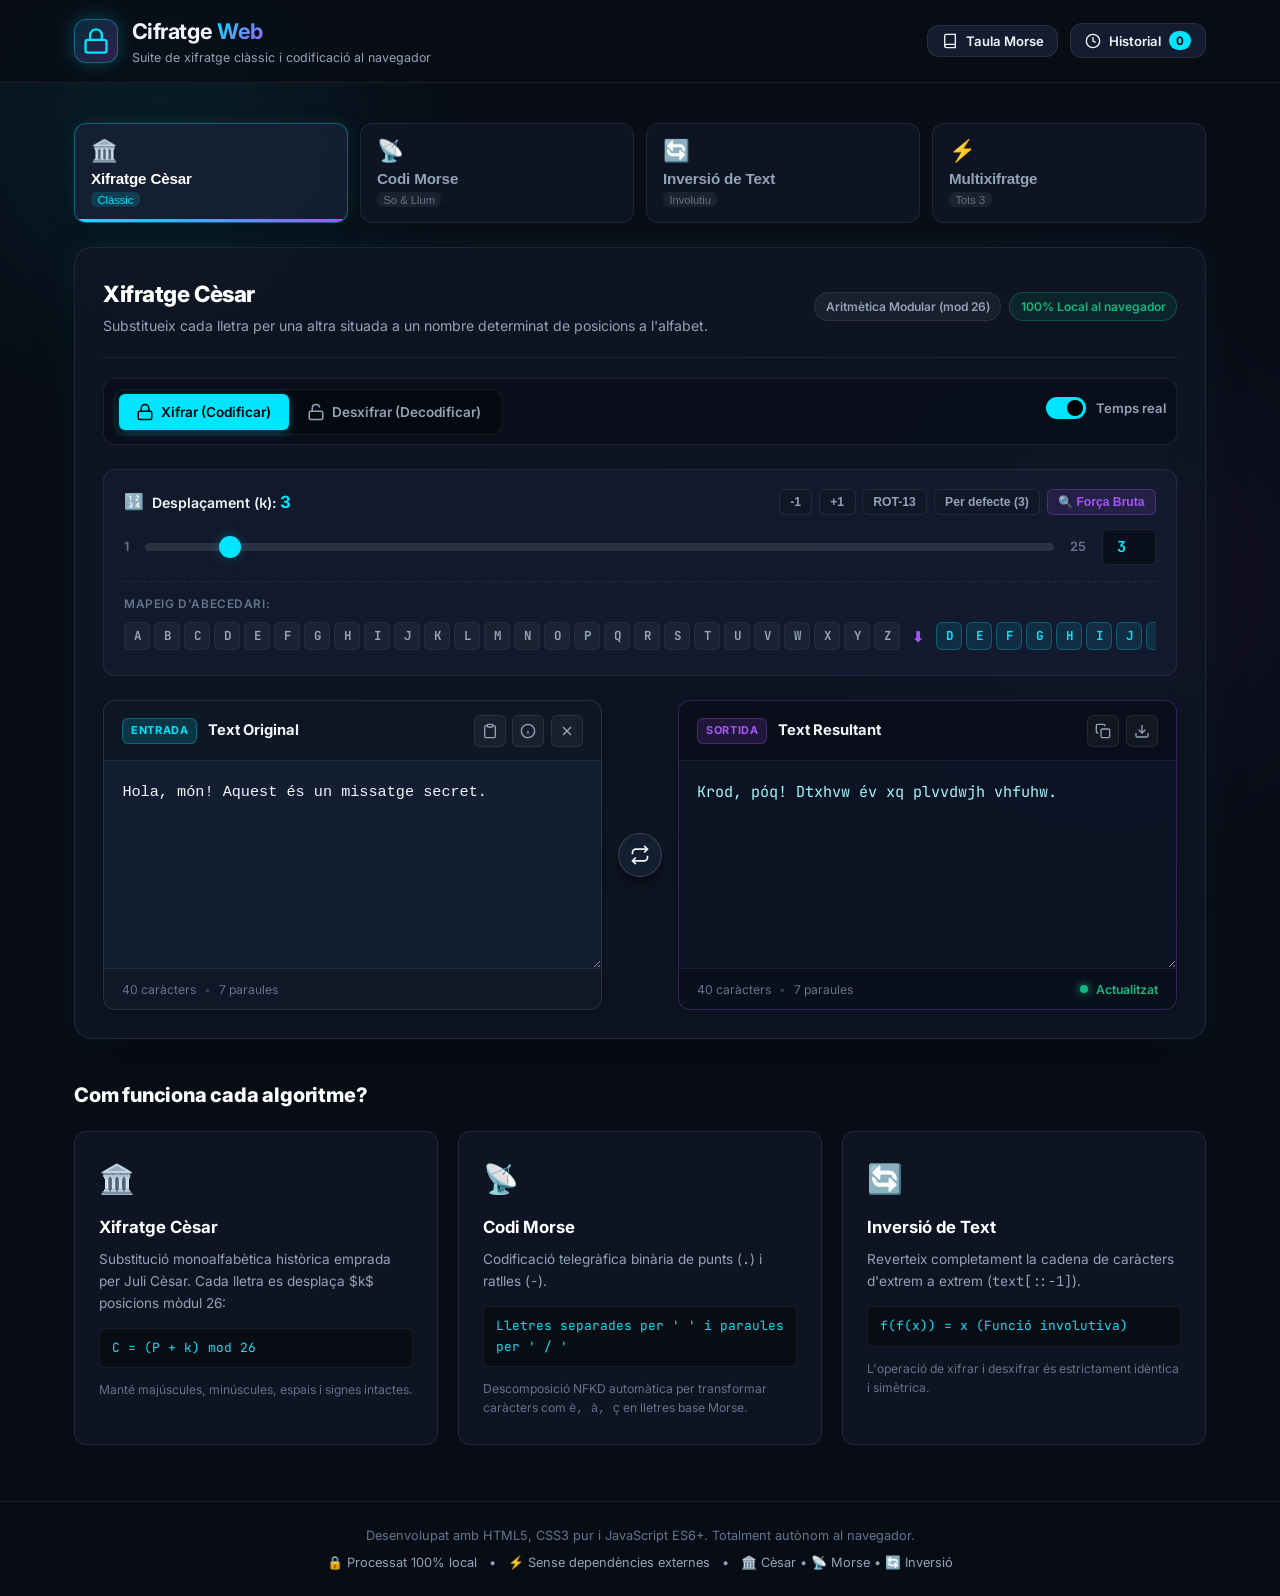
==== index.html @ 88b8a76f "canviat logo" ====
<!DOCTYPE html>
<html lang="ca">

<head>
  <meta charset="UTF-8">
  <meta name="viewport" content="width=device-width, initial-scale=1.0">
  <meta name="description"
    content="Aplicació web moderna i interactiva per xifrar i desxifrar textos utilitzant Inversió de text, Xifratge Cèsar i Codi Morse amb reproducció d'àudio Web Audio API.">
  <meta name="theme-color" content="#0b0f19">
  <title>Cifratge Web | Eina Interactiva de Xifratge i Codi Morse</title>
  <link rel="icon" type="image/png" href="logoo.png">

  <!-- Google Fonts: Inter & JetBrains Mono -->
  <link rel="preconnect" href="https://fonts.googleapis.com">
  <link rel="preconnect" href="https://fonts.gstatic.com" crossorigin>
  <link
    href="https://fonts.googleapis.com/css2?family=Inter:wght@300;400;500;600;700;800&family=JetBrains+Mono:wght@400;500;700&display=swap"
    rel="stylesheet">

  <!-- Stylesheet -->
  <link rel="stylesheet" href="style.css">
</head>

<body>
  <!-- Ambient background glow elements -->
  <div class="glow-orb orb-1" aria-hidden="true"></div>
  <div class="glow-orb orb-2" aria-hidden="true"></div>
  <div class="glow-orb orb-3" aria-hidden="true"></div>

  <!-- Header -->
  <header class="app-header">
    <div class="header-container">
      <div class="brand">
        <div class="brand-icon">
          <svg width="28" height="28" viewBox="0 0 24 24" fill="none" stroke="currentColor" stroke-width="2"
            stroke-linecap="round" stroke-linejoin="round">
            <rect x="3" y="11" width="18" height="11" rx="2" ry="2"></rect>
            <path d="M7 11V7a5 5 0 0 1 10 0v4"></path>
          </svg>
        </div>
        <div class="brand-text">
          <h1 class="brand-title">Cifratge <span class="gradient-text">Web</span></h1>
          <p class="brand-subtitle">Suite de xifratge clàssic i codificació al navegador</p>
        </div>
      </div>

      <div class="header-actions">
        <button id="btn-open-morse-modal" class="btn btn-secondary btn-sm" title="Consultar taula de codi Morse">
          <svg width="16" height="16" viewBox="0 0 24 24" fill="none" stroke="currentColor" stroke-width="2">
            <path d="M4 19.5A2.5 2.5 0 0 1 6.5 17H20"></path>
            <path d="M6.5 2H20v20H6.5A2.5 2.5 0 0 1 4 19.5v-15A2.5 2.5 0 0 1 6.5 2z"></path>
          </svg>
          <span>Taula Morse</span>
        </button>
        <button id="btn-open-history" class="btn btn-secondary btn-sm" title="Historial de conversions">
          <svg width="16" height="16" viewBox="0 0 24 24" fill="none" stroke="currentColor" stroke-width="2">
            <circle cx="12" cy="12" r="10"></circle>
            <polyline points="12 6 12 12 16 14"></polyline>
          </svg>
          <span>Historial</span>
          <span id="history-badge" class="badge">0</span>
        </button>
      </div>
    </div>
  </header>

  <main class="main-content">
    <div class="container">

      <!-- Algorithm Navigation Tabs -->
      <nav class="algo-tabs" role="tablist" aria-label="Algoritmes de xifratge">
        <button id="tab-cesar" class="tab-btn active" role="tab" aria-selected="true" aria-controls="panel-workbench"
          data-algo="cesar">
          <span class="tab-icon">🏛️</span>
          <span class="tab-label">Xifratge Cèsar</span>
          <span class="tab-tag">Clàssic</span>
        </button>
        <button id="tab-morse" class="tab-btn" role="tab" aria-selected="false" aria-controls="panel-workbench"
          data-algo="morse">
          <span class="tab-icon">📡</span>
          <span class="tab-label">Codi Morse</span>
          <span class="tab-tag">So & Llum</span>
        </button>
        <button id="tab-inversio" class="tab-btn" role="tab" aria-selected="false" aria-controls="panel-workbench"
          data-algo="inversio">
          <span class="tab-icon">🔄</span>
          <span class="tab-label">Inversió de Text</span>
          <span class="tab-tag">Involutiu</span>
        </button>
        <button id="tab-multi" class="tab-btn" role="tab" aria-selected="false" aria-controls="panel-workbench"
          data-algo="multi">
          <span class="tab-icon">⚡</span>
          <span class="tab-label">Multixifratge</span>
          <span class="tab-tag">Tots 3</span>
        </button>
      </nav>

      <!-- Main Workbench Card -->
      <section id="panel-workbench" class="workbench-card">

        <!-- Algorithm Info Bar -->
        <div class="algo-info-bar">
          <div class="algo-info-text">
            <h2 id="algo-current-title" class="algo-title">Xifratge Cèsar</h2>
            <p id="algo-current-desc" class="algo-description">
              Substitueix cada lletra per una altra situada a un nombre determinat de posicions a l'alfabet.
            </p>
          </div>
          <div class="algo-badges">
            <span id="algo-badge-feature" class="pill-badge">Aritmètica Modular (mod 26)</span>
            <span class="pill-badge pill-safe">100% Local al navegador</span>
          </div>
        </div>

        <!-- Mode Selector: Xifrar / Desxifrar & Live mode -->
        <div class="action-bar">
          <div class="mode-toggle-group" role="group" aria-label="Mode d'operació">
            <button id="mode-encrypt" class="mode-btn active" data-action="encrypt">
              <svg width="18" height="18" viewBox="0 0 24 24" fill="none" stroke="currentColor" stroke-width="2">
                <rect x="3" y="11" width="18" height="11" rx="2" ry="2"></rect>
                <path d="M7 11V7a5 5 0 0 1 10 0v4"></path>
              </svg>
              <span>Xifrar (Codificar)</span>
            </button>
            <button id="mode-decrypt" class="mode-btn" data-action="decrypt">
              <svg width="18" height="18" viewBox="0 0 24 24" fill="none" stroke="currentColor" stroke-width="2">
                <rect x="3" y="11" width="18" height="11" rx="2" ry="2"></rect>
                <path d="M7 11V7a5 5 0 0 1 9.9-1"></path>
              </svg>
              <span>Desxifrar (Decodificar)</span>
            </button>
          </div>

          <div class="action-utilities">
            <label class="toggle-switch" title="Actualitzar automàticament mentre escrius">
              <input type="checkbox" id="live-convert-toggle" checked>
              <span class="slider"></span>
              <span class="toggle-text">Temps real</span>
            </label>
          </div>
        </div>

        <!-- Dynamic Algorithm Parameters -->
        <div id="dynamic-params-container" class="params-section">
          <!-- Caesar Parameters -->
          <div id="params-cesar" class="algo-params-panel">
            <div class="param-header">
              <div class="param-title-wrap">
                <span class="param-icon">🔢</span>
                <label for="caesar-shift-slider" class="param-label">
                  Desplaçament (<span class="code-font">k</span>):
                  <strong id="caesar-shift-value" class="highlight-val">3</strong>
                </label>
              </div>
              <div class="caesar-quick-actions">
                <button id="btn-caesar-minus" class="btn-chip" title="Restar 1">-1</button>
                <button id="btn-caesar-plus" class="btn-chip" title="Sumar 1">+1</button>
                <button id="btn-caesar-rot13" class="btn-chip" title="Aplicar ROT13 (k=13)">ROT-13</button>
                <button id="btn-caesar-reset" class="btn-chip" title="Reiniciar a 3">Per defecte (3)</button>
                <button id="btn-caesar-bruteforce" class="btn-chip btn-chip-accent"
                  title="Veure tots els 25 desplaçaments">
                  🔍 Força Bruta
                </button>
              </div>
            </div>

            <div class="slider-row">
              <span class="slider-min">1</span>
              <input type="range" id="caesar-shift-slider" min="1" max="25" value="3" class="custom-range"
                aria-label="Desplaçament del xifratge Cèsar">
              <span class="slider-max">25</span>
              <input type="number" id="caesar-shift-number" min="1" max="25" value="3" class="num-input"
                aria-label="Valor numèric de desplaçament">
            </div>

            <!-- Interactive Caesar Alphabet Strip -->
            <div class="caesar-strip-container" title="Visualització del mapeig de l'alfabet">
              <div class="strip-label">Mapeig d'abecedari:</div>
              <div class="alphabet-track-wrapper">
                <div id="alphabet-original-strip" class="alphabet-strip alphabet-plain"></div>
                <div class="alphabet-arrow">⬇</div>
                <div id="alphabet-shifted-strip" class="alphabet-strip alphabet-cipher"></div>
              </div>
            </div>
          </div>

          <!-- Morse Parameters -->
          <div id="params-morse" class="algo-params-panel hidden">
            <div class="morse-controls-bar">
              <div class="morse-playback-controls">
                <button id="btn-morse-play" class="btn btn-primary" title="Reproduir codi Morse en àudio">
                  <svg width="18" height="18" viewBox="0 0 24 24" fill="currentColor">
                    <polygon points="5 3 19 12 5 21 5 3"></polygon>
                  </svg>
                  <span>Reproduir Àudio</span>
                </button>
                <button id="btn-morse-stop" class="btn btn-secondary hidden" title="Aturar reproducció">
                  <svg width="18" height="18" viewBox="0 0 24 24" fill="currentColor">
                    <rect x="6" y="6" width="12" height="12"></rect>
                  </svg>
                  <span>Aturar</span>
                </button>

                <!-- Visual Blinker LED -->
                <div class="morse-light-container" title="Indicador de transmissió lumínica">
                  <div id="morse-led" class="morse-led"></div>
                  <span class="morse-led-label">Senyal òptic</span>
                </div>
              </div>

              <!-- Speed and Tone settings -->
              <div class="morse-audio-settings">
                <div class="audio-setting-item">
                  <label for="morse-wpm-slider">Velocitat: <span id="morse-wpm-val">15</span> WPM</label>
                  <input type="range" id="morse-wpm-slider" min="5" max="35" value="15" class="custom-range range-sm">
                </div>
                <div class="audio-setting-item">
                  <label for="morse-freq-slider">Freqüència: <span id="morse-freq-val">650</span> Hz</label>
                  <input type="range" id="morse-freq-slider" min="400" max="950" step="25" value="650"
                    class="custom-range range-sm">
                </div>
              </div>
            </div>
            <div class="morse-tip">
              ℹ️ <em>Nota:</em> La codificació normalitza automàticament accents i caràcters diacrítics (Unicode NFKD).
              Paraules separades per <code>/</code> i caràcters per espai.
            </div>
          </div>

          <!-- Inversion Parameters -->
          <div id="params-inversio" class="algo-params-panel hidden">
            <div class="inversion-options">
              <span class="param-icon">🔃</span>
              <span class="param-label">Tipus d'inversió:</span>
              <div class="radio-options-group">
                <label class="radio-chip">
                  <input type="radio" name="inversion-type" value="full" checked>
                  <span>Inversió completa (tot el text)</span>
                </label>
                <label class="radio-chip">
                  <input type="radio" name="inversion-type" value="words">
                  <span>Mantenir ordre de paraules (invertir caràcters de cada mot)</span>
                </label>
                <label class="radio-chip">
                  <input type="radio" name="inversion-type" value="word-order">
                  <span>Invertir només l'ordre de les paraules</span>
                </label>
              </div>
            </div>
            <div class="morse-tip">
              ℹ️ <em>Propietat involutiva:</em> Aplicar la inversió al resultat desxifra el text exactament al seu estat
              original ($f(f(x)) = x$).
            </div>
          </div>

          <!-- Multi-cipher comparison notice -->
          <div id="params-multi" class="algo-params-panel hidden">
            <div class="multi-notice">
              ⚡ <strong>Mode Multixifratge:</strong> Introdueix un text i visualitza instantàniament com es xifra o
              desxifra amb els tres algoritmes alhora.
            </div>
          </div>
        </div>

        <!-- The Core Two-Column Conversion Grid -->
        <div id="standard-conversion-view" class="conversion-grid">

          <!-- Input Card -->
          <div class="io-card">
            <div class="io-header">
              <div class="io-title-wrap">
                <span class="io-badge input-badge">Entrada</span>
                <h3 id="input-label" class="io-title">Text Original</h3>
              </div>
              <div class="io-actions">
                <button id="btn-paste-input" class="btn-icon" title="Enganxar del porta-retalls">
                  <svg width="16" height="16" viewBox="0 0 24 24" fill="none" stroke="currentColor" stroke-width="2">
                    <path d="M16 4h2a2 2 0 0 1 2 2v14a2 2 0 0 1-2 2H6a2 2 0 0 1-2-2V6a2 2 0 0 1 2-2h2"></path>
                    <rect x="8" y="2" width="8" height="4" rx="1" ry="1"></rect>
                  </svg>
                </button>
                <button id="btn-sample-input" class="btn-icon" title="Carregar text d'exemple">
                  <svg width="16" height="16" viewBox="0 0 24 24" fill="none" stroke="currentColor" stroke-width="2">
                    <circle cx="12" cy="12" r="10"></circle>
                    <line x1="12" y1="16" x2="12" y2="12"></line>
                    <line x1="12" y1="8" x2="12.01" y2="8"></line>
                  </svg>
                </button>
                <button id="btn-clear-input" class="btn-icon btn-icon-danger" title="Netejar text d'entrada">
                  <svg width="16" height="16" viewBox="0 0 24 24" fill="none" stroke="currentColor" stroke-width="2">
                    <line x1="18" y1="6" x2="6" y2="18"></line>
                    <line x1="6" y1="6" x2="18" y2="18"></line>
                  </svg>
                </button>
              </div>
            </div>

            <div class="io-textarea-wrap">
              <textarea id="text-input" class="io-textarea" placeholder="Escriu o enganxa el text aquí..."
                spellcheck="false" rows="7">Hola, món! Aquest és un missatge secret.</textarea>
            </div>

            <div class="io-footer">
              <div class="text-stats">
                <span id="input-chars-count">0 caràcters</span>
                <span class="dot-separator">•</span>
                <span id="input-words-count">0 paraules</span>
              </div>
              <button id="btn-manual-convert" class="btn btn-primary btn-sm hidden">
                Executar Conversió
              </button>
            </div>
          </div>

          <!-- Swap & Direction Divider -->
          <div class="swap-divider">
            <button id="btn-swap-io" class="btn-swap" title="Intercanviar entrada i sortida">
              <svg width="20" height="20" viewBox="0 0 24 24" fill="none" stroke="currentColor" stroke-width="2">
                <polyline points="17 1 21 5 17 9"></polyline>
                <path d="M3 11V9a4 4 0 0 1 4-4h14"></path>
                <polyline points="7 23 3 19 7 15"></polyline>
                <path d="M21 13v2a4 4 0 0 1-4 4H3"></path>
              </svg>
            </button>
          </div>

          <!-- Output Card -->
          <div class="io-card io-card-output">
            <div class="io-header">
              <div class="io-title-wrap">
                <span class="io-badge output-badge">Sortida</span>
                <h3 id="output-label" class="io-title">Text Resultant</h3>
              </div>
              <div class="io-actions">
                <button id="btn-copy-output" class="btn-icon btn-icon-copy" title="Copiar al porta-retalls">
                  <svg width="16" height="16" viewBox="0 0 24 24" fill="none" stroke="currentColor" stroke-width="2">
                    <rect x="9" y="9" width="13" height="13" rx="2" ry="2"></rect>
                    <path d="M5 15H4a2 2 0 0 1-2-2V4a2 2 0 0 1 2-2h9a2 2 0 0 1 2 2v1"></path>
                  </svg>
                  <span class="btn-tooltip">Copiat!</span>
                </button>
                <button id="btn-download-output" class="btn-icon" title="Descarregar com a fitxer de text">
                  <svg width="16" height="16" viewBox="0 0 24 24" fill="none" stroke="currentColor" stroke-width="2">
                    <path d="M21 15v4a2 2 0 0 1-2 2H5a2 2 0 0 1-2-2v-4"></path>
                    <polyline points="7 10 12 15 17 10"></polyline>
                    <line x1="12" y1="15" x2="12" y2="3"></line>
                  </svg>
                </button>
              </div>
            </div>

            <div class="io-textarea-wrap">
              <textarea id="text-output" class="io-textarea code-font output-textarea"
                placeholder="El resultat apareixerà aquí..." readonly rows="7"></textarea>
            </div>

            <div class="io-footer">
              <div class="text-stats">
                <span id="output-chars-count">0 caràcters</span>
                <span class="dot-separator">•</span>
                <span id="output-words-count">0 paraules</span>
              </div>
              <div class="output-status-indicator">
                <span class="status-pulse"></span>
                <span id="status-text">Llest</span>
              </div>
            </div>
          </div>

        </div>

        <!-- Multi-cipher comparison view (Visible when Tab 4 is active) -->
        <div id="multi-comparison-view" class="multi-grid hidden">
          <!-- Card Cesar -->
          <div class="multi-result-card">
            <div class="multi-card-header">
              <span class="multi-icon">🏛️</span>
              <h4 class="multi-title">Xifratge Cèsar (+3)</h4>
              <button class="btn-icon-xs copy-multi-btn" data-target="multi-cesar-val" title="Copiar">
                📋
              </button>
            </div>
            <div id="multi-cesar-val" class="multi-code-box code-font"></div>
          </div>

          <!-- Card Morse -->
          <div class="multi-result-card">
            <div class="multi-card-header">
              <span class="multi-icon">📡</span>
              <h4 class="multi-title">Codi Morse</h4>
              <button class="btn-icon-xs copy-multi-btn" data-target="multi-morse-val" title="Copiar">
                📋
              </button>
            </div>
            <div id="multi-morse-val" class="multi-code-box code-font"></div>
          </div>

          <!-- Card Inversió -->
          <div class="multi-result-card">
            <div class="multi-card-header">
              <span class="multi-icon">🔄</span>
              <h4 class="multi-title">Inversió de Text</h4>
              <button class="btn-icon-xs copy-multi-btn" data-target="multi-inversio-val" title="Copiar">
                📋
              </button>
            </div>
            <div id="multi-inversio-val" class="multi-code-box code-font"></div>
          </div>
        </div>

      </section>

      <!-- Educational Algorithm Details Section -->
      <section class="info-section">
        <h3 class="section-title">Com funciona cada algoritme?</h3>
        <div class="cards-deck">
          <div class="info-card">
            <div class="info-card-icon">🏛️</div>
            <h4 class="info-card-title">Xifratge Cèsar</h4>
            <p class="info-card-text">
              Substitució monoalfabètica històrica emprada per Juli Cèsar. Cada lletra es desplaça $k$ posicions mòdul
              26:
            </p>
            <div class="formula-box">
              C = (P + k) mod 26
            </div>
            <p class="info-card-sub">Manté majúscules, minúscules, espais i signes intactes.</p>
          </div>

          <div class="info-card">
            <div class="info-card-icon">📡</div>
            <h4 class="info-card-title">Codi Morse</h4>
            <p class="info-card-text">
              Codificació telegràfica binària de punts (<span class="code-font">.</span>) i ratlles (<span
                class="code-font">-</span>).
            </p>
            <div class="formula-box">
              Lletres separades per ' ' i paraules per ' / '
            </div>
            <p class="info-card-sub">Descomposició NFKD automàtica per transformar caràcters com <code>è, à, ç</code> en
              lletres base Morse.</p>
          </div>

          <div class="info-card">
            <div class="info-card-icon">🔄</div>
            <h4 class="info-card-title">Inversió de Text</h4>
            <p class="info-card-text">
              Reverteix completament la cadena de caràcters d'extrem a extrem (<span
                class="code-font">text[::-1]</span>).
            </p>
            <div class="formula-box">
              f(f(x)) = x (Funció involutiva)
            </div>
            <p class="info-card-sub">L'operació de xifrar i desxifrar és estrictament idèntica i simètrica.</p>
          </div>
        </div>
      </section>

    </div>
  </main>

  <!-- Modal: Brute Force Caesar -->
  <div id="modal-bruteforce" class="modal-backdrop hidden" role="dialog" aria-modal="true"
    aria-labelledby="modal-bf-title">
    <div class="modal-window">
      <div class="modal-header">
        <div class="modal-title-wrap">
          <span class="modal-icon">🔍</span>
          <h3 id="modal-bf-title" class="modal-title">Desxifratge Cèsar per Força Bruta</h3>
        </div>
        <button id="btn-close-bf-modal" class="modal-close" aria-label="Tancar finestra">&times;</button>
      </div>
      <div class="modal-body">
        <p class="modal-hint">
          S'estan provant tots els 25 desplaçaments possibles sobre el text actual. Fes clic sobre qualsevol opció per
          carregar-la immediatament com a resultat!
        </p>
        <div id="bruteforce-results-list" class="bruteforce-list"></div>
      </div>
    </div>
  </div>

  <!-- Modal: Morse Reference Table -->
  <div id="modal-morse" class="modal-backdrop hidden" role="dialog" aria-modal="true"
    aria-labelledby="modal-morse-title">
    <div class="modal-window modal-wide">
      <div class="modal-header">
        <div class="modal-title-wrap">
          <span class="modal-icon">📡</span>
          <h3 id="modal-morse-title" class="modal-title">Taula Oficial de Codi Morse Internacional</h3>
        </div>
        <button id="btn-close-morse-modal" class="modal-close" aria-label="Tancar finestra">&times;</button>
      </div>
      <div class="modal-body">
        <div class="morse-table-container">
          <!-- Letters A-Z -->
          <div class="morse-category">
            <h4 class="cat-title">Lletres (A-Z)</h4>
            <div id="morse-letters-grid" class="morse-grid"></div>
          </div>
          <!-- Numbers 0-9 -->
          <div class="morse-category">
            <h4 class="cat-title">Números (0-9)</h4>
            <div id="morse-numbers-grid" class="morse-grid"></div>
          </div>
          <!-- Punctuation -->
          <div class="morse-category">
            <h4 class="cat-title">Signes de puntuació</h4>
            <div id="morse-symbols-grid" class="morse-grid"></div>
          </div>
        </div>
      </div>
    </div>
  </div>

  <!-- Drawer: History -->
  <aside id="history-drawer" class="drawer hidden" aria-label="Historial de conversions">
    <div class="drawer-header">
      <div class="drawer-title-wrap">
        <span class="drawer-icon">📜</span>
        <h3 class="drawer-title">Historial d'Activitat</h3>
      </div>
      <button id="btn-close-history" class="modal-close" aria-label="Tancar historial">&times;</button>
    </div>
    <div class="drawer-toolbar">
      <span id="history-count-text">0 elements guardats</span>
      <button id="btn-clear-history" class="btn-chip btn-chip-danger">Buidar</button>
    </div>
    <div id="history-list" class="drawer-content">
      <div class="empty-history-state">
        <p>No hi ha conversions recents enregistrades.</p>
      </div>
    </div>
  </aside>

  <!-- Global Toast Notification -->
  <div id="toast-notification" class="toast" role="status" aria-live="polite">
    <span id="toast-icon" class="toast-icon">✓</span>
    <span id="toast-message" class="toast-message">Operació completada</span>
  </div>

  <!-- Footer -->
  <footer class="app-footer">
    <div class="footer-container">
      <p>Desenvolupat amb HTML5, CSS3 pur i JavaScript ES6+. Totalment autònom al navegador.</p>
      <div class="footer-links">
        <span>🔒 Processat 100% local</span>
        <span>•</span>
        <span>⚡ Sense dependències externes</span>
        <span>•</span>
        <span>🏛️ Cèsar • 📡 Morse • 🔄 Inversió</span>
      </div>
    </div>
  </footer>

  <!-- App Script -->
  <script src="script.js"></script>
</body>

</html>
---- style.css ----
/* ==========================================================================
   CIFRATGE WEB - DESIGN SYSTEM & STYLESHEET
   Aesthetics: Deep Dark Cyber-Cryptographic Glassmorphism
   Typography: Inter & JetBrains Mono
   ========================================================================== */

:root {
  /* Color Palette */
  --bg-core: #090d16;
  --bg-surface-1: rgba(16, 23, 38, 0.75);
  --bg-surface-2: rgba(23, 33, 54, 0.85);
  --bg-surface-hover: rgba(33, 47, 75, 0.9);
  --bg-input: rgba(10, 15, 26, 0.85);

  /* Borders & Dividers */
  --border-subtle: rgba(255, 255, 255, 0.08);
  --border-light: rgba(255, 255, 255, 0.16);
  --border-accent: rgba(0, 229, 255, 0.35);

  /* Primary Neon & Accent Tokens */
  --cyan-neon: #00e5ff;
  --cyan-glow: rgba(0, 229, 255, 0.25);
  --blue-accent: #3b82f6;
  --purple-neon: #a855f7;
  --purple-glow: rgba(168, 85, 247, 0.25);
  --emerald-neon: #10b981;
  --emerald-glow: rgba(16, 185, 129, 0.25);
  --amber-neon: #f59e0b;
  --rose-neon: #f43f5e;

  /* Typography Colors */
  --text-main: #f1f5f9;
  --text-muted: #94a3b8;
  --text-dim: #64748b;

  /* Elevation Shadows */
  --shadow-sm: 0 2px 8px rgba(0, 0, 0, 0.25);
  --shadow-md: 0 10px 25px -5px rgba(0, 0, 0, 0.4), 0 8px 10px -6px rgba(0, 0, 0, 0.3);
  --shadow-lg: 0 20px 45px -10px rgba(0, 0, 0, 0.6), 0 0 35px rgba(0, 229, 255, 0.08);
  --shadow-glow: 0 0 20px var(--cyan-glow);

  /* Transitions & Animation Timings */
  --transition-fast: 0.15s cubic-bezier(0.4, 0, 0.2, 1);
  --transition-normal: 0.25s cubic-bezier(0.4, 0, 0.2, 1);
  --transition-bounce: 0.35s cubic-bezier(0.34, 1.56, 0.64, 1);

  /* Radii */
  --radius-sm: 6px;
  --radius-md: 12px;
  --radius-lg: 18px;
  --radius-full: 9999px;
}

/* Base Reset & Core Setup */
*, *::before, *::after {
  box-sizing: border-box;
  margin: 0;
  padding: 0;
}

html {
  font-size: 16px;
  scroll-behavior: smooth;
}

body {
  font-family: 'Inter', -apple-system, BlinkMacSystemFont, 'Segoe UI', Roboto, sans-serif;
  background-color: var(--bg-core);
  color: var(--text-main);
  min-height: 100vh;
  line-height: 1.6;
  position: relative;
  overflow-x: hidden;
  display: flex;
  flex-direction: column;
}

/* Ambient Glowing Background Orbs */
.glow-orb {
  position: fixed;
  border-radius: 50%;
  filter: blur(110px);
  pointer-events: none;
  z-index: 0;
  opacity: 0.45;
  will-change: transform;
}

.orb-1 {
  width: 480px;
  height: 480px;
  background: radial-gradient(circle, rgba(0, 229, 255, 0.35) 0%, rgba(59, 130, 246, 0) 70%);
  top: -120px;
  left: -80px;
  animation: floatOrb 22s ease-in-out infinite alternate;
}

.orb-2 {
  width: 550px;
  height: 550px;
  background: radial-gradient(circle, rgba(168, 85, 247, 0.3) 0%, rgba(139, 92, 246, 0) 70%);
  bottom: 5%;
  right: -100px;
  animation: floatOrb 28s ease-in-out infinite alternate-reverse;
}

.orb-3 {
  width: 380px;
  height: 380px;
  background: radial-gradient(circle, rgba(16, 185, 129, 0.2) 0%, rgba(16, 185, 129, 0) 70%);
  top: 40%;
  left: 30%;
  animation: floatOrb 35s ease-in-out infinite alternate;
}

@keyframes floatOrb {
  0% { transform: translate(0, 0) scale(1); }
  50% { transform: translate(30px, 40px) scale(1.08); }
  100% { transform: translate(-25px, -35px) scale(0.95); }
}

/* Layout Container */
.container {
  width: 100%;
  max-width: 1180px;
  margin: 0 auto;
  padding: 0 1.5rem;
  position: relative;
  z-index: 1;
}

.code-font {
  font-family: 'JetBrains Mono', monospace;
}

/* Typography & Gradient Accents */
.gradient-text {
  background: linear-gradient(135deg, var(--cyan-neon) 0%, var(--purple-neon) 100%);
  -webkit-background-clip: text;
  -webkit-text-fill-color: transparent;
  background-clip: text;
}

/* App Header */
.app-header {
  position: sticky;
  top: 0;
  z-index: 40;
  background: rgba(9, 13, 22, 0.8);
  backdrop-filter: blur(16px);
  -webkit-backdrop-filter: blur(16px);
  border-bottom: 1px solid var(--border-subtle);
  padding: 0.85rem 0;
}

.header-container {
  max-width: 1180px;
  margin: 0 auto;
  padding: 0 1.5rem;
  display: flex;
  align-items: center;
  justify-content: space-between;
}

.brand {
  display: flex;
  align-items: center;
  gap: 0.85rem;
}

.brand-icon {
  width: 44px;
  height: 44px;
  border-radius: var(--radius-md);
  background: linear-gradient(135deg, rgba(0, 229, 255, 0.15), rgba(168, 85, 247, 0.25));
  border: 1px solid var(--border-accent);
  display: flex;
  align-items: center;
  justify-content: center;
  color: var(--cyan-neon);
  box-shadow: 0 0 18px var(--cyan-glow);
  transition: transform var(--transition-normal);
}

.brand:hover .brand-icon {
  transform: rotate(-6deg) scale(1.05);
}

.brand-title {
  font-size: 1.35rem;
  font-weight: 700;
  letter-spacing: -0.02em;
  color: var(--text-main);
  display: flex;
  align-items: center;
  gap: 0.3rem;
}

.brand-subtitle {
  font-size: 0.78rem;
  color: var(--text-muted);
}

.header-actions {
  display: flex;
  align-items: center;
  gap: 0.75rem;
}

/* Badges */
.badge {
  background: var(--cyan-neon);
  color: #000;
  font-size: 0.72rem;
  font-weight: 700;
  padding: 0.15rem 0.45rem;
  border-radius: var(--radius-full);
}

.pill-badge {
  font-size: 0.75rem;
  font-weight: 600;
  padding: 0.25rem 0.65rem;
  border-radius: var(--radius-full);
  background: rgba(255, 255, 255, 0.05);
  border: 1px solid var(--border-subtle);
  color: var(--text-muted);
}

.pill-safe {
  background: rgba(16, 185, 129, 0.1);
  color: var(--emerald-neon);
  border-color: rgba(16, 185, 129, 0.3);
}

/* Buttons */
.btn {
  display: inline-flex;
  align-items: center;
  justify-content: center;
  gap: 0.5rem;
  padding: 0.6rem 1.1rem;
  font-size: 0.88rem;
  font-weight: 600;
  border-radius: var(--radius-md);
  border: 1px solid transparent;
  cursor: pointer;
  transition: all var(--transition-fast);
  text-decoration: none;
  font-family: inherit;
}

.btn-primary {
  background: linear-gradient(135deg, var(--cyan-neon) 0%, #2563eb 100%);
  color: #000;
  font-weight: 700;
  box-shadow: 0 4px 14px rgba(0, 229, 255, 0.3);
}

.btn-primary:hover {
  transform: translateY(-1px);
  box-shadow: 0 6px 20px rgba(0, 229, 255, 0.45);
}

.btn-primary:active {
  transform: translateY(1px);
}

.btn-secondary {
  background: var(--bg-surface-2);
  color: var(--text-main);
  border-color: var(--border-subtle);
}

.btn-secondary:hover {
  background: var(--bg-surface-hover);
  border-color: var(--border-light);
  color: #fff;
}

.btn-sm {
  padding: 0.45rem 0.85rem;
  font-size: 0.82rem;
}

.btn-chip {
  padding: 0.3rem 0.65rem;
  background: var(--bg-surface-1);
  border: 1px solid var(--border-subtle);
  color: var(--text-muted);
  border-radius: var(--radius-sm);
  font-size: 0.76rem;
  font-weight: 600;
  cursor: pointer;
  transition: all var(--transition-fast);
}

.btn-chip:hover {
  background: var(--bg-surface-hover);
  color: var(--cyan-neon);
  border-color: var(--border-accent);
}

.btn-chip-accent {
  background: rgba(168, 85, 247, 0.12);
  color: var(--purple-neon);
  border-color: rgba(168, 85, 247, 0.3);
}

.btn-chip-accent:hover {
  background: rgba(168, 85, 247, 0.25);
  color: #fff;
}

.btn-chip-danger {
  color: var(--rose-neon);
  border-color: rgba(244, 63, 94, 0.3);
}

.btn-chip-danger:hover {
  background: rgba(244, 63, 94, 0.15);
  color: #fff;
}

.btn-icon {
  width: 32px;
  height: 32px;
  display: inline-flex;
  align-items: center;
  justify-content: center;
  border-radius: var(--radius-sm);
  background: rgba(255, 255, 255, 0.04);
  border: 1px solid var(--border-subtle);
  color: var(--text-muted);
  cursor: pointer;
  transition: all var(--transition-fast);
  position: relative;
}

.btn-icon:hover {
  background: rgba(255, 255, 255, 0.1);
  color: var(--text-main);
  border-color: var(--border-light);
}

.btn-icon-danger:hover {
  background: rgba(244, 63, 94, 0.2);
  color: var(--rose-neon);
  border-color: rgba(244, 63, 94, 0.4);
}

.btn-icon-copy:hover {
  color: var(--cyan-neon);
}

.btn-tooltip {
  position: absolute;
  top: -28px;
  right: 0;
  background: var(--cyan-neon);
  color: #000;
  font-size: 0.7rem;
  font-weight: 700;
  padding: 0.15rem 0.45rem;
  border-radius: var(--radius-sm);
  opacity: 0;
  transform: translateY(4px);
  pointer-events: none;
  transition: all var(--transition-fast);
  white-space: nowrap;
}

.btn-icon-copy.copied .btn-tooltip {
  opacity: 1;
  transform: translateY(0);
}

/* Main Content Area */
.main-content {
  flex: 1;
  padding: 2.5rem 0 3.5rem;
}

/* Algorithm Navigation Tabs */
.algo-tabs {
  display: grid;
  grid-template-columns: repeat(4, 1fr);
  gap: 0.75rem;
  margin-bottom: 1.5rem;
}

.tab-btn {
  background: var(--bg-surface-1);
  backdrop-filter: blur(12px);
  border: 1px solid var(--border-subtle);
  border-radius: var(--radius-md);
  padding: 0.9rem 1rem;
  display: flex;
  flex-direction: column;
  align-items: flex-start;
  gap: 0.35rem;
  cursor: pointer;
  position: relative;
  overflow: hidden;
  transition: all var(--transition-normal);
  color: var(--text-muted);
}

.tab-btn::after {
  content: '';
  position: absolute;
  bottom: 0;
  left: 0;
  width: 100%;
  height: 3px;
  background: linear-gradient(90deg, var(--cyan-neon), var(--purple-neon));
  transform: scaleX(0);
  transition: transform var(--transition-normal);
}

.tab-btn:hover {
  background: var(--bg-surface-hover);
  border-color: var(--border-light);
  color: var(--text-main);
  transform: translateY(-2px);
}

.tab-btn.active {
  background: var(--bg-surface-2);
  border-color: var(--border-accent);
  color: #fff;
  box-shadow: 0 6px 20px rgba(0, 0, 0, 0.35), 0 0 16px rgba(0, 229, 255, 0.12);
}

.tab-btn.active::after {
  transform: scaleX(1);
}

.tab-icon {
  font-size: 1.35rem;
}

.tab-label {
  font-size: 0.95rem;
  font-weight: 700;
  letter-spacing: -0.01em;
}

.tab-tag {
  font-size: 0.7rem;
  padding: 0.1rem 0.4rem;
  border-radius: var(--radius-sm);
  background: rgba(255, 255, 255, 0.06);
  color: var(--text-dim);
}

.tab-btn.active .tab-tag {
  background: rgba(0, 229, 255, 0.15);
  color: var(--cyan-neon);
}

/* Workbench Card */
.workbench-card {
  background: var(--bg-surface-1);
  backdrop-filter: blur(20px);
  -webkit-backdrop-filter: blur(20px);
  border: 1px solid var(--border-subtle);
  border-radius: var(--radius-lg);
  box-shadow: var(--shadow-lg);
  padding: 1.75rem;
  margin-bottom: 2.5rem;
  transition: border-color var(--transition-normal);
}

.workbench-card:hover {
  border-color: rgba(255, 255, 255, 0.14);
}

/* Algo Info Bar */
.algo-info-bar {
  display: flex;
  align-items: center;
  justify-content: space-between;
  padding-bottom: 1.25rem;
  border-bottom: 1px solid var(--border-subtle);
  margin-bottom: 1.25rem;
  flex-wrap: wrap;
  gap: 1rem;
}

.algo-title {
  font-size: 1.4rem;
  font-weight: 800;
  letter-spacing: -0.02em;
  color: #fff;
  margin-bottom: 0.2rem;
}

.algo-description {
  font-size: 0.88rem;
  color: var(--text-muted);
}

.algo-badges {
  display: flex;
  align-items: center;
  gap: 0.5rem;
}

/* Action Bar & Mode Switcher */
.action-bar {
  display: flex;
  align-items: center;
  justify-content: space-between;
  padding: 0.6rem;
  background: var(--bg-input);
  border-radius: var(--radius-md);
  border: 1px solid var(--border-subtle);
  margin-bottom: 1.5rem;
  flex-wrap: wrap;
  gap: 0.75rem;
}

.mode-toggle-group {
  display: inline-flex;
  background: rgba(0, 0, 0, 0.35);
  padding: 0.25rem;
  border-radius: var(--radius-md);
  border: 1px solid var(--border-subtle);
}

.mode-btn {
  display: flex;
  align-items: center;
  gap: 0.45rem;
  padding: 0.55rem 1.1rem;
  border-radius: var(--radius-sm);
  background: transparent;
  color: var(--text-muted);
  border: none;
  font-size: 0.85rem;
  font-weight: 600;
  cursor: pointer;
  transition: all var(--transition-fast);
  font-family: inherit;
}

.mode-btn:hover {
  color: var(--text-main);
}

.mode-btn.active {
  background: var(--cyan-neon);
  color: #000;
  box-shadow: 0 2px 10px rgba(0, 229, 255, 0.35);
}

/* Toggle Switch (Live conversion) */
.toggle-switch {
  display: inline-flex;
  align-items: center;
  gap: 0.65rem;
  cursor: pointer;
  user-select: none;
}

.toggle-switch input {
  display: none;
}

.toggle-switch .slider {
  width: 40px;
  height: 22px;
  background: rgba(255, 255, 255, 0.15);
  border-radius: var(--radius-full);
  position: relative;
  transition: background var(--transition-normal);
}

.toggle-switch .slider::before {
  content: '';
  position: absolute;
  width: 16px;
  height: 16px;
  border-radius: 50%;
  background: #fff;
  top: 3px;
  left: 3px;
  transition: transform var(--transition-bounce);
}

.toggle-switch input:checked + .slider {
  background: var(--cyan-neon);
}

.toggle-switch input:checked + .slider::before {
  transform: translateX(18px);
  background: #000;
}

.toggle-text {
  font-size: 0.82rem;
  font-weight: 600;
  color: var(--text-muted);
}

/* Parameters Section */
.params-section {
  margin-bottom: 1.5rem;
}

.algo-params-panel {
  background: rgba(23, 33, 54, 0.5);
  border: 1px solid var(--border-subtle);
  border-radius: var(--radius-md);
  padding: 1.15rem 1.25rem;
  animation: fadeIn 0.3s ease;
}

@keyframes fadeIn {
  from { opacity: 0; transform: translateY(6px); }
  to { opacity: 1; transform: translateY(0); }
}

.param-header {
  display: flex;
  align-items: center;
  justify-content: space-between;
  margin-bottom: 0.85rem;
  flex-wrap: wrap;
  gap: 0.75rem;
}

.param-title-wrap {
  display: flex;
  align-items: center;
  gap: 0.5rem;
}

.param-label {
  font-size: 0.88rem;
  font-weight: 600;
  color: var(--text-main);
}

.highlight-val {
  color: var(--cyan-neon);
  font-size: 1.05rem;
}

.caesar-quick-actions {
  display: flex;
  align-items: center;
  gap: 0.4rem;
  flex-wrap: wrap;
}

.slider-row {
  display: flex;
  align-items: center;
  gap: 1rem;
}

.slider-min, .slider-max {
  font-size: 0.8rem;
  font-weight: 600;
  color: var(--text-dim);
}

/* Custom Range Input */
.custom-range {
  flex: 1;
  -webkit-appearance: none;
  appearance: none;
  height: 8px;
  background: rgba(255, 255, 255, 0.1);
  border-radius: var(--radius-full);
  outline: none;
}

.custom-range::-webkit-slider-thumb {
  -webkit-appearance: none;
  appearance: none;
  width: 22px;
  height: 22px;
  border-radius: 50%;
  background: var(--cyan-neon);
  cursor: pointer;
  box-shadow: 0 0 12px var(--cyan-glow);
  transition: transform var(--transition-fast);
}

.custom-range::-webkit-slider-thumb:hover {
  transform: scale(1.15);
}

.num-input {
  width: 54px;
  padding: 0.4rem;
  background: var(--bg-input);
  border: 1px solid var(--border-subtle);
  border-radius: var(--radius-sm);
  color: var(--cyan-neon);
  font-family: 'JetBrains Mono', monospace;
  font-size: 0.95rem;
  font-weight: 700;
  text-align: center;
  outline: none;
}

.num-input:focus {
  border-color: var(--cyan-neon);
}

/* Interactive Caesar Alphabet Mapping Strip */
.caesar-strip-container {
  margin-top: 1rem;
  padding-top: 0.85rem;
  border-top: 1px dashed var(--border-subtle);
}

.strip-label {
  font-size: 0.74rem;
  font-weight: 600;
  color: var(--text-dim);
  text-transform: uppercase;
  letter-spacing: 0.05em;
  margin-bottom: 0.5rem;
}

.alphabet-track-wrapper {
  display: flex;
  align-items: center;
  gap: 0.75rem;
  overflow-x: auto;
  padding-bottom: 0.4rem;
}

.alphabet-strip {
  display: flex;
  gap: 4px;
}

.alpha-cell {
  width: 26px;
  height: 28px;
  display: flex;
  align-items: center;
  justify-content: center;
  font-family: 'JetBrains Mono', monospace;
  font-size: 0.78rem;
  font-weight: 700;
  border-radius: var(--radius-sm);
  background: rgba(255, 255, 255, 0.04);
  color: var(--text-muted);
  border: 1px solid rgba(255, 255, 255, 0.05);
  user-select: none;
}

.alphabet-cipher .alpha-cell {
  background: rgba(0, 229, 255, 0.1);
  color: var(--cyan-neon);
  border-color: rgba(0, 229, 255, 0.25);
}

.alphabet-arrow {
  color: var(--purple-neon);
  font-weight: 700;
  font-size: 0.9rem;
}

/* Morse Controls Bar */
.morse-controls-bar {
  display: flex;
  align-items: center;
  justify-content: space-between;
  flex-wrap: wrap;
  gap: 1.25rem;
}

.morse-playback-controls {
  display: flex;
  align-items: center;
  gap: 1rem;
}

.morse-light-container {
  display: flex;
  align-items: center;
  gap: 0.65rem;
  background: rgba(0, 0, 0, 0.35);
  padding: 0.45rem 0.85rem;
  border-radius: var(--radius-md);
  border: 1px solid var(--border-subtle);
}

.morse-led {
  width: 16px;
  height: 16px;
  border-radius: 50%;
  background: #334155;
  border: 2px solid #475569;
  transition: all 0.05s ease;
}

.morse-led.active {
  background: #facc15;
  border-color: #fef08a;
  box-shadow: 0 0 20px #facc15, 0 0 40px #f59e0b;
}

.morse-led-label {
  font-size: 0.76rem;
  font-weight: 600;
  color: var(--text-muted);
}

.morse-audio-settings {
  display: flex;
  align-items: center;
  gap: 1.25rem;
  flex-wrap: wrap;
}

.audio-setting-item {
  display: flex;
  flex-direction: column;
  gap: 0.3rem;
  font-size: 0.76rem;
  font-weight: 600;
  color: var(--text-muted);
}

.range-sm {
  width: 120px;
}

.morse-tip {
  margin-top: 0.85rem;
  font-size: 0.78rem;
  color: var(--text-dim);
}

.morse-tip code {
  background: rgba(255, 255, 255, 0.08);
  padding: 0.15rem 0.35rem;
  border-radius: var(--radius-sm);
  color: var(--cyan-neon);
}

/* Inversion Radio Options */
.inversion-options {
  display: flex;
  align-items: center;
  gap: 0.75rem;
  flex-wrap: wrap;
}

.radio-options-group {
  display: flex;
  gap: 0.65rem;
  flex-wrap: wrap;
}

.radio-chip {
  display: inline-flex;
  align-items: center;
  gap: 0.45rem;
  padding: 0.4rem 0.85rem;
  background: var(--bg-input);
  border: 1px solid var(--border-subtle);
  border-radius: var(--radius-sm);
  font-size: 0.8rem;
  color: var(--text-muted);
  cursor: pointer;
  transition: all var(--transition-fast);
}

.radio-chip:hover {
  border-color: var(--border-light);
  color: var(--text-main);
}

.radio-chip input:checked + span {
  color: var(--cyan-neon);
  font-weight: 600;
}

/* Multi-cipher notice */
.multi-notice {
  font-size: 0.88rem;
  color: var(--text-muted);
}

/* Conversion Grid (Two-column layout) */
.conversion-grid {
  display: grid;
  grid-template-columns: 1fr auto 1fr;
  gap: 1rem;
  align-items: stretch;
}

.io-card {
  background: var(--bg-surface-2);
  border: 1px solid var(--border-subtle);
  border-radius: var(--radius-md);
  display: flex;
  flex-direction: column;
  overflow: hidden;
  box-shadow: var(--shadow-sm);
  transition: border-color var(--transition-fast);
}

.io-card:focus-within {
  border-color: var(--cyan-neon);
  box-shadow: 0 0 18px var(--cyan-glow);
}

.io-card-output {
  background: rgba(14, 21, 37, 0.85);
  border-color: rgba(168, 85, 247, 0.25);
}

.io-card-output:focus-within {
  border-color: var(--purple-neon);
  box-shadow: 0 0 18px var(--purple-glow);
}

.io-header {
  display: flex;
  align-items: center;
  justify-content: space-between;
  padding: 0.85rem 1.15rem;
  background: rgba(0, 0, 0, 0.25);
  border-bottom: 1px solid var(--border-subtle);
}

.io-title-wrap {
  display: flex;
  align-items: center;
  gap: 0.65rem;
}

.io-title {
  font-size: 0.92rem;
  font-weight: 700;
  color: var(--text-main);
}

.io-badge {
  font-size: 0.68rem;
  font-weight: 700;
  text-transform: uppercase;
  letter-spacing: 0.05em;
  padding: 0.2rem 0.5rem;
  border-radius: var(--radius-sm);
}

.input-badge {
  background: rgba(0, 229, 255, 0.15);
  color: var(--cyan-neon);
  border: 1px solid rgba(0, 229, 255, 0.3);
}

.output-badge {
  background: rgba(168, 85, 247, 0.15);
  color: var(--purple-neon);
  border: 1px solid rgba(168, 85, 247, 0.3);
}

.io-actions {
  display: flex;
  align-items: center;
  gap: 0.4rem;
}

.io-textarea-wrap {
  flex: 1;
  display: flex;
}

.io-textarea {
  width: 100%;
  background: transparent;
  border: none;
  outline: none;
  padding: 1.15rem;
  font-size: 0.95rem;
  color: var(--text-main);
  resize: vertical;
  min-height: 160px;
  line-height: 1.6;
}

.io-textarea::placeholder {
  color: var(--text-dim);
}

.output-textarea {
  color: #a5f3fc;
  cursor: text;
}

.io-footer {
  display: flex;
  align-items: center;
  justify-content: space-between;
  padding: 0.65rem 1.15rem;
  background: rgba(0, 0, 0, 0.2);
  border-top: 1px solid var(--border-subtle);
  font-size: 0.76rem;
  color: var(--text-dim);
}

.text-stats {
  display: flex;
  align-items: center;
  gap: 0.5rem;
}

.dot-separator {
  opacity: 0.4;
}

.output-status-indicator {
  display: flex;
  align-items: center;
  gap: 0.45rem;
  font-weight: 600;
  color: var(--emerald-neon);
}

.status-pulse {
  width: 8px;
  height: 8px;
  border-radius: 50%;
  background: var(--emerald-neon);
  box-shadow: 0 0 8px var(--emerald-neon);
}

/* Swap Button & Divider */
.swap-divider {
  display: flex;
  align-items: center;
  justify-content: center;
}

.btn-swap {
  width: 44px;
  height: 44px;
  border-radius: 50%;
  background: var(--bg-surface-2);
  border: 1px solid var(--border-light);
  color: var(--text-main);
  display: flex;
  align-items: center;
  justify-content: center;
  cursor: pointer;
  box-shadow: var(--shadow-md);
  transition: all var(--transition-normal);
}

.btn-swap:hover {
  background: var(--cyan-neon);
  color: #000;
  transform: rotate(180deg) scale(1.1);
  box-shadow: 0 0 20px var(--cyan-glow);
}

/* Multi-cipher Comparison Grid */
.multi-grid {
  display: grid;
  grid-template-columns: repeat(3, 1fr);
  gap: 1.25rem;
  margin-top: 1.5rem;
  animation: fadeIn 0.3s ease;
}

.multi-result-card {
  background: var(--bg-surface-2);
  border: 1px solid var(--border-subtle);
  border-radius: var(--radius-md);
  padding: 1rem;
  display: flex;
  flex-direction: column;
}

.multi-card-header {
  display: flex;
  align-items: center;
  justify-content: space-between;
  margin-bottom: 0.75rem;
}

.multi-icon {
  font-size: 1.15rem;
}

.multi-title {
  font-size: 0.88rem;
  font-weight: 700;
  color: var(--text-main);
  flex: 1;
  margin-left: 0.5rem;
}

.btn-icon-xs {
  background: transparent;
  border: none;
  cursor: pointer;
  font-size: 0.9rem;
  opacity: 0.7;
  transition: opacity var(--transition-fast);
}

.btn-icon-xs:hover {
  opacity: 1;
}

.multi-code-box {
  background: var(--bg-input);
  border: 1px solid var(--border-subtle);
  border-radius: var(--radius-sm);
  padding: 0.75rem;
  font-size: 0.85rem;
  min-height: 100px;
  max-height: 200px;
  overflow-y: auto;
  word-break: break-all;
  white-space: pre-wrap;
  color: var(--cyan-neon);
}

/* Educational Info Section */
.info-section {
  margin-top: 1rem;
}

.section-title {
  font-size: 1.25rem;
  font-weight: 800;
  letter-spacing: -0.01em;
  margin-bottom: 1.25rem;
  color: #fff;
}

.cards-deck {
  display: grid;
  grid-template-columns: repeat(3, 1fr);
  gap: 1.25rem;
}

.info-card {
  background: var(--bg-surface-1);
  border: 1px solid var(--border-subtle);
  border-radius: var(--radius-md);
  padding: 1.5rem;
  backdrop-filter: blur(14px);
  transition: transform var(--transition-normal);
}

.info-card:hover {
  transform: translateY(-4px);
  border-color: var(--border-light);
}

.info-card-icon {
  font-size: 1.8rem;
  margin-bottom: 0.75rem;
}

.info-card-title {
  font-size: 1.05rem;
  font-weight: 700;
  margin-bottom: 0.5rem;
  color: #fff;
}

.info-card-text {
  font-size: 0.85rem;
  color: var(--text-muted);
  margin-bottom: 0.85rem;
}

.formula-box {
  background: rgba(0, 0, 0, 0.4);
  padding: 0.55rem 0.75rem;
  border-radius: var(--radius-sm);
  border: 1px solid var(--border-subtle);
  font-family: 'JetBrains Mono', monospace;
  font-size: 0.8rem;
  color: var(--cyan-neon);
  margin-bottom: 0.75rem;
}

.info-card-sub {
  font-size: 0.76rem;
  color: var(--text-dim);
}

/* Modals */
.modal-backdrop {
  position: fixed;
  inset: 0;
  background: rgba(4, 7, 14, 0.78);
  backdrop-filter: blur(8px);
  z-index: 100;
  display: flex;
  align-items: center;
  justify-content: center;
  padding: 1.5rem;
  animation: fadeIn 0.2s ease;
}

.modal-window {
  background: var(--bg-surface-2);
  border: 1px solid var(--border-light);
  border-radius: var(--radius-lg);
  box-shadow: var(--shadow-lg);
  width: 100%;
  max-width: 620px;
  max-height: 85vh;
  display: flex;
  flex-direction: column;
  overflow: hidden;
}

.modal-wide {
  max-width: 840px;
}

.modal-header {
  display: flex;
  align-items: center;
  justify-content: space-between;
  padding: 1.15rem 1.5rem;
  border-bottom: 1px solid var(--border-subtle);
}

.modal-title-wrap {
  display: flex;
  align-items: center;
  gap: 0.65rem;
}

.modal-title {
  font-size: 1.1rem;
  font-weight: 700;
  color: #fff;
}

.modal-close {
  background: transparent;
  border: none;
  font-size: 1.5rem;
  line-height: 1;
  color: var(--text-muted);
  cursor: pointer;
  transition: color var(--transition-fast);
}

.modal-close:hover {
  color: #fff;
}

.modal-body {
  padding: 1.5rem;
  overflow-y: auto;
}

.modal-hint {
  font-size: 0.85rem;
  color: var(--text-muted);
  margin-bottom: 1.25rem;
}

/* Brute Force List */
.bruteforce-list {
  display: flex;
  flex-direction: column;
  gap: 0.6rem;
}

.bf-item {
  display: flex;
  align-items: center;
  justify-content: space-between;
  padding: 0.65rem 0.9rem;
  background: var(--bg-input);
  border: 1px solid var(--border-subtle);
  border-radius: var(--radius-sm);
  cursor: pointer;
  transition: all var(--transition-fast);
}

.bf-item:hover {
  background: rgba(0, 229, 255, 0.1);
  border-color: var(--border-accent);
  transform: translateX(4px);
}

.bf-shift-tag {
  font-size: 0.76rem;
  font-weight: 700;
  color: var(--cyan-neon);
  font-family: 'JetBrains Mono', monospace;
  min-width: 70px;
}

.bf-text-preview {
  font-family: 'JetBrains Mono', monospace;
  font-size: 0.85rem;
  color: var(--text-main);
  flex: 1;
  margin: 0 0.75rem;
  white-space: nowrap;
  overflow: hidden;
  text-overflow: ellipsis;
}

.bf-select-btn {
  font-size: 0.74rem;
  padding: 0.2rem 0.5rem;
  background: rgba(255, 255, 255, 0.08);
  border-radius: var(--radius-sm);
  color: var(--text-muted);
}

/* Morse Table Modal Content */
.morse-table-container {
  display: flex;
  flex-direction: column;
  gap: 1.5rem;
}

.cat-title {
  font-size: 0.9rem;
  font-weight: 700;
  color: var(--cyan-neon);
  margin-bottom: 0.75rem;
  border-bottom: 1px solid var(--border-subtle);
  padding-bottom: 0.35rem;
}

.morse-grid {
  display: grid;
  grid-template-columns: repeat(auto-fill, minmax(105px, 1fr));
  gap: 0.5rem;
}

.morse-card {
  display: flex;
  align-items: center;
  justify-content: space-between;
  padding: 0.5rem 0.75rem;
  background: var(--bg-input);
  border: 1px solid var(--border-subtle);
  border-radius: var(--radius-sm);
  font-family: 'JetBrains Mono', monospace;
}

.morse-char {
  font-weight: 700;
  font-size: 0.95rem;
  color: #fff;
}

.morse-code {
  color: var(--cyan-neon);
  font-size: 0.88rem;
  letter-spacing: 0.05em;
}

/* History Drawer */
.drawer {
  position: fixed;
  top: 0;
  right: 0;
  width: 360px;
  height: 100vh;
  background: var(--bg-surface-2);
  border-left: 1px solid var(--border-subtle);
  backdrop-filter: blur(25px);
  z-index: 90;
  box-shadow: -10px 0 30px rgba(0, 0, 0, 0.5);
  display: flex;
  flex-direction: column;
  transition: transform 0.3s cubic-bezier(0.4, 0, 0.2, 1);
}

.drawer-header {
  display: flex;
  align-items: center;
  justify-content: space-between;
  padding: 1.25rem 1.5rem;
  border-bottom: 1px solid var(--border-subtle);
}

.drawer-title-wrap {
  display: flex;
  align-items: center;
  gap: 0.65rem;
}

.drawer-title {
  font-size: 1.05rem;
  font-weight: 700;
  color: #fff;
}

.drawer-toolbar {
  display: flex;
  align-items: center;
  justify-content: space-between;
  padding: 0.65rem 1.5rem;
  background: rgba(0, 0, 0, 0.2);
  border-bottom: 1px solid var(--border-subtle);
  font-size: 0.76rem;
  color: var(--text-dim);
}

.drawer-content {
  flex: 1;
  overflow-y: auto;
  padding: 1rem 1.25rem;
  display: flex;
  flex-direction: column;
  gap: 0.75rem;
}

.history-card {
  background: var(--bg-input);
  border: 1px solid var(--border-subtle);
  border-radius: var(--radius-sm);
  padding: 0.75rem;
  display: flex;
  flex-direction: column;
  gap: 0.4rem;
  cursor: pointer;
  transition: all var(--transition-fast);
}

.history-card:hover {
  border-color: var(--border-accent);
  background: rgba(0, 229, 255, 0.05);
}

.hist-top {
  display: flex;
  align-items: center;
  justify-content: space-between;
  font-size: 0.72rem;
  color: var(--text-dim);
}

.hist-algo {
  color: var(--cyan-neon);
  font-weight: 700;
}

.hist-text {
  font-size: 0.82rem;
  color: var(--text-main);
  white-space: nowrap;
  overflow: hidden;
  text-overflow: ellipsis;
}

.hist-arrow {
  font-size: 0.7rem;
  color: var(--purple-neon);
}

.empty-history-state {
  text-align: center;
  padding: 3rem 1rem;
  color: var(--text-dim);
  font-size: 0.85rem;
}

/* Toast Notifications */
.toast {
  position: fixed;
  bottom: 2rem;
  left: 50%;
  transform: translateX(-50%) translateY(100px);
  background: var(--bg-surface-2);
  border: 1px solid var(--border-accent);
  border-radius: var(--radius-full);
  padding: 0.65rem 1.4rem;
  display: flex;
  align-items: center;
  gap: 0.65rem;
  box-shadow: 0 10px 30px rgba(0, 0, 0, 0.5), 0 0 20px var(--cyan-glow);
  z-index: 200;
  opacity: 0;
  transition: all 0.3s cubic-bezier(0.34, 1.56, 0.64, 1);
  pointer-events: none;
}

.toast.show {
  opacity: 1;
  transform: translateX(-50%) translateY(0);
}

.toast-icon {
  color: var(--emerald-neon);
  font-weight: 800;
}

.toast-message {
  font-size: 0.85rem;
  font-weight: 600;
  color: #fff;
}

/* Utility Hidden */
.hidden {
  display: none !important;
}

/* Footer */
.app-footer {
  margin-top: auto;
  border-top: 1px solid var(--border-subtle);
  background: rgba(9, 13, 22, 0.95);
  padding: 1.5rem 0;
  font-size: 0.8rem;
  color: var(--text-dim);
}

.footer-container {
  max-width: 1180px;
  margin: 0 auto;
  padding: 0 1.5rem;
  display: flex;
  flex-direction: column;
  align-items: center;
  gap: 0.4rem;
  text-align: center;
}

.footer-links {
  display: flex;
  gap: 0.75rem;
  color: var(--text-muted);
}

/* Responsive Breakpoints */
@media (max-width: 900px) {
  .algo-tabs {
    grid-template-columns: repeat(2, 1fr);
  }

  .conversion-grid {
    grid-template-columns: 1fr;
  }

  .swap-divider {
    padding: 0.5rem 0;
  }

  .btn-swap {
    transform: rotate(90deg);
  }

  .btn-swap:hover {
    transform: rotate(270deg) scale(1.1);
  }

  .multi-grid {
    grid-template-columns: 1fr;
  }

  .cards-deck {
    grid-template-columns: 1fr;
  }
}

@media (max-width: 600px) {
  .header-container {
    flex-direction: column;
    align-items: flex-start;
    gap: 0.75rem;
  }

  .header-actions {
    width: 100%;
    justify-content: flex-end;
  }

  .algo-tabs {
    grid-template-columns: 1fr;
  }

  .action-bar {
    flex-direction: column;
    align-items: stretch;
  }

  .mode-toggle-group {
    width: 100%;
  }

  .mode-btn {
    flex: 1;
    justify-content: center;
  }

  .drawer {
    width: 100%;
  }
}
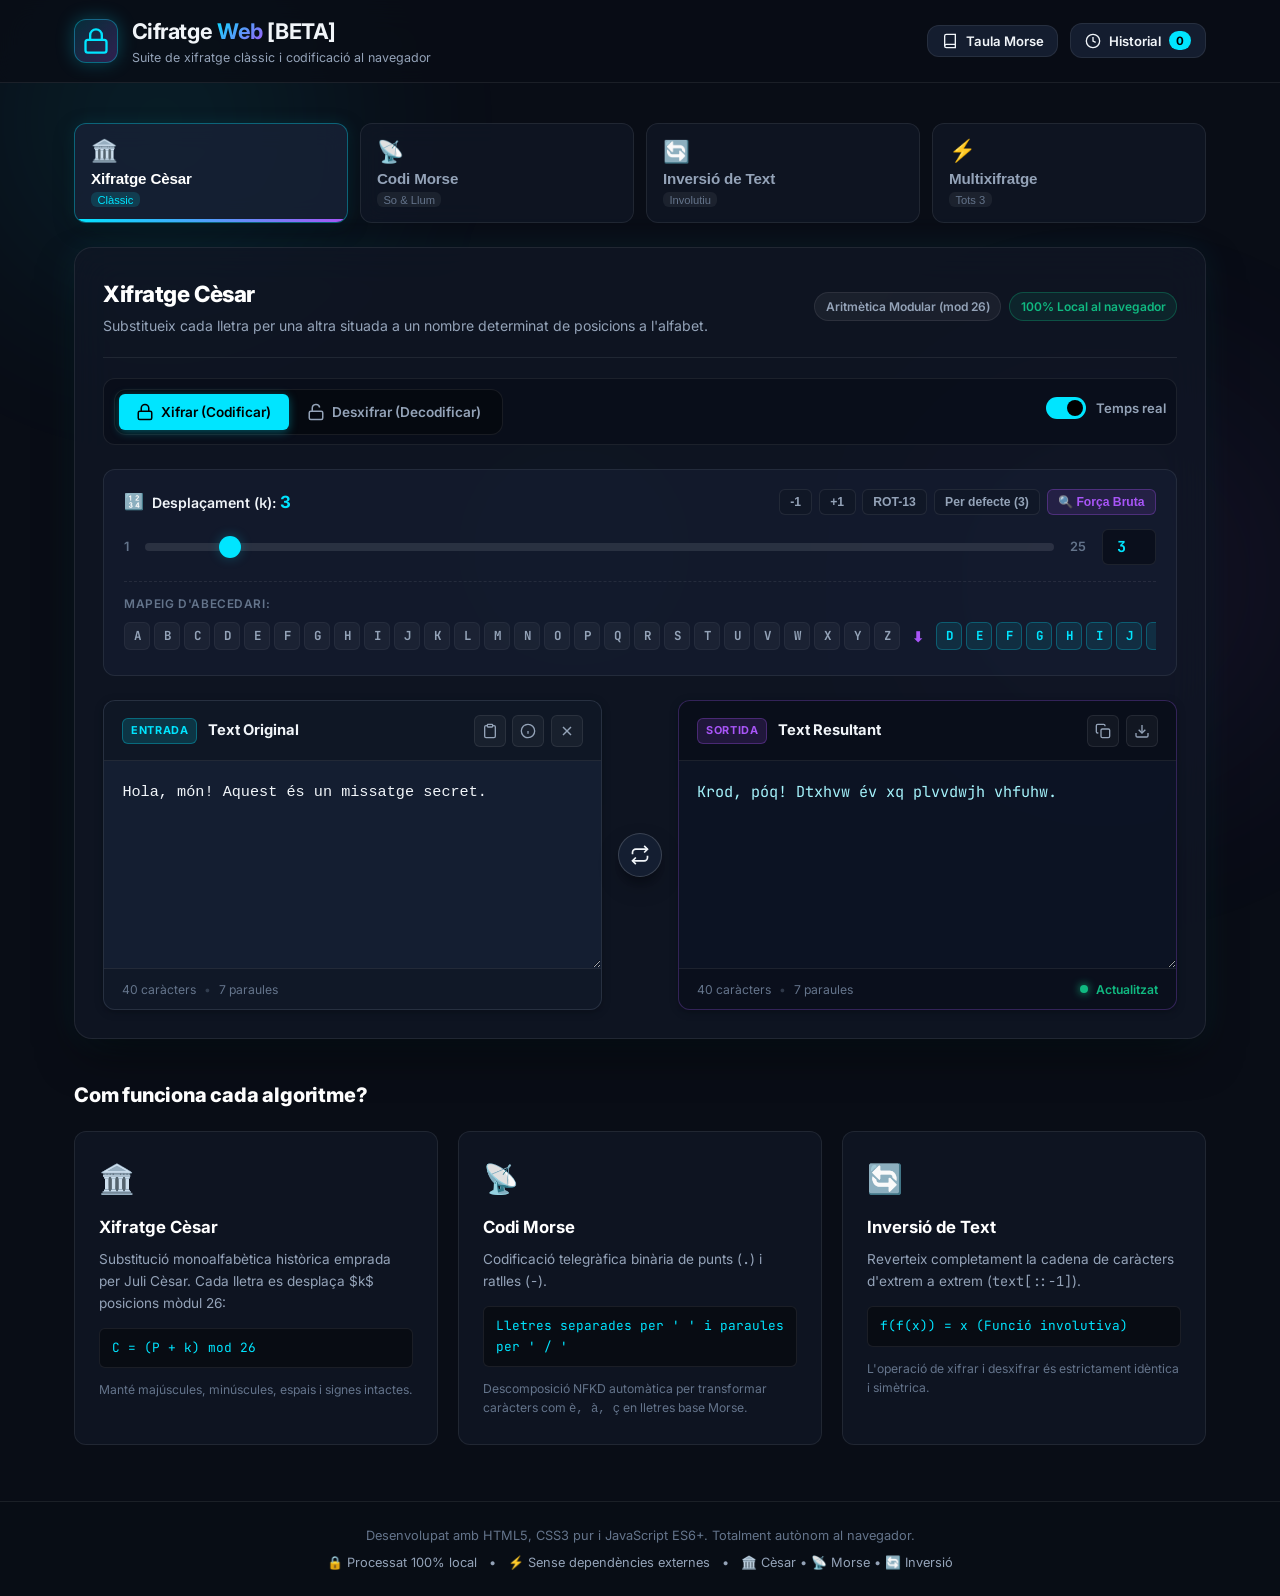
==== commit c4a95f31: "jfjdk" ====
--- a/index.html
+++ b/index.html
@@ -39,7 +39,7 @@
           </svg>
         </div>
         <div class="brand-text">
-          <h1 class="brand-title">Cifratge <span class="gradient-text">Web</span></h1>
+          <h1 class="brand-title">Cifratge <span class="gradient-text">Web</span>[BETA]</h1>
           <p class="brand-subtitle">Suite de xifratge clàssic i codificació al navegador</p>
         </div>
       </div>
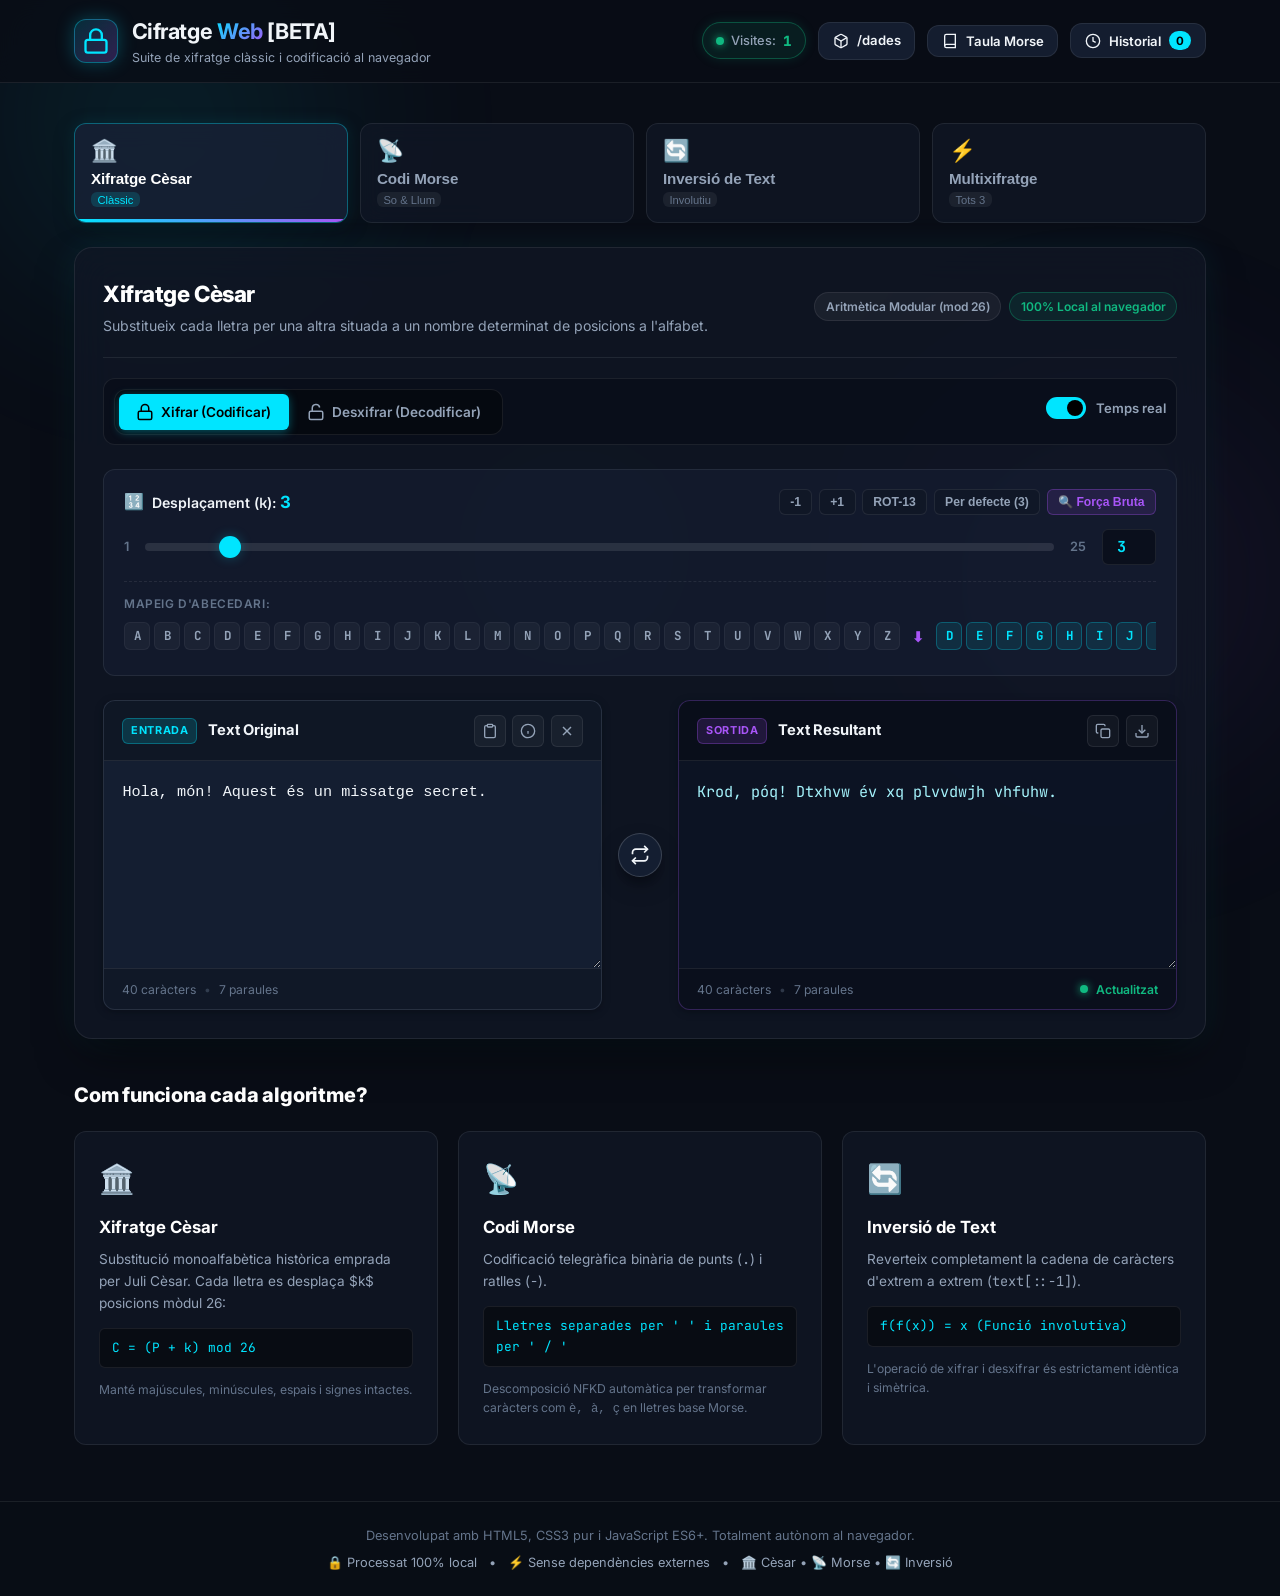
==== commit 5ec63826: "dafsdf" ====
--- a/index.html
+++ b/index.html
@@ -45,6 +45,24 @@
       </div>
 
       <div class="header-actions">
+        <!-- Live Visitor Counter Badge -->
+        <div id="live-visits-pill" class="live-counter-pill" title="Comptador de visites en temps real">
+          <span class="live-counter-dot"></span>
+          <span class="live-counter-label">Visites:</span>
+          <strong id="live-visits-count" class="live-counter-num">1</strong>
+        </div>
+
+        <a href="/dades" class="btn btn-secondary btn-sm" title="Veure el registre de visitants a /dades">
+          <svg width="16" height="16" viewBox="0 0 24 24" fill="none" stroke="currentColor" stroke-width="2">
+            <path
+              d="M21 16V8a2 2 0 0 0-1-1.73l-7-4a2 2 0 0 0-2 0l-7 4A2 2 0 0 0 3 8v8a2 2 0 0 0 1 1.73l7 4a2 2 0 0 0 2 0l7-4A2 2 0 0 0 21 16z">
+            </path>
+            <polyline points="3.27 6.96 12 12.01 20.73 6.96"></polyline>
+            <line x1="12" y1="22.08" x2="12" y2="12"></line>
+          </svg>
+          <span>/dades</span>
+        </a>
+
         <button id="btn-open-morse-modal" class="btn btn-secondary btn-sm" title="Consultar taula de codi Morse">
           <svg width="16" height="16" viewBox="0 0 24 24" fill="none" stroke="currentColor" stroke-width="2">
             <path d="M4 19.5A2.5 2.5 0 0 1 6.5 17H20"></path>
--- a/style.css
+++ b/style.css
@@ -206,6 +206,55 @@
   align-items: center;
   gap: 0.75rem;
 }
+
+/* Live Visitor Counter Pill */
+.live-counter-pill {
+  display: inline-flex;
+  align-items: center;
+  gap: 0.45rem;
+  padding: 0.4rem 0.85rem;
+  background: rgba(16, 185, 129, 0.1);
+  border: 1px solid rgba(16, 185, 129, 0.35);
+  border-radius: var(--radius-full);
+  font-size: 0.8rem;
+  color: #fff;
+  box-shadow: 0 0 12px rgba(16, 185, 129, 0.15);
+  user-select: none;
+  animation: fadeIn 0.4s ease;
+}
+
+.live-counter-dot {
+  width: 8px;
+  height: 8px;
+  border-radius: 50%;
+  background: var(--emerald-neon);
+  box-shadow: 0 0 8px var(--emerald-neon);
+  animation: pulseLiveDot 2s infinite ease-in-out;
+}
+
+@keyframes pulseLiveDot {
+  0%, 100% {
+    transform: scale(1);
+    opacity: 1;
+  }
+  50% {
+    transform: scale(0.75);
+    opacity: 0.4;
+  }
+}
+
+.live-counter-label {
+  color: var(--text-muted);
+  font-weight: 500;
+}
+
+.live-counter-num {
+  color: var(--emerald-neon);
+  font-family: 'JetBrains Mono', monospace;
+  font-weight: 800;
+  font-size: 0.88rem;
+}
+
 
 /* Badges */
 .badge {
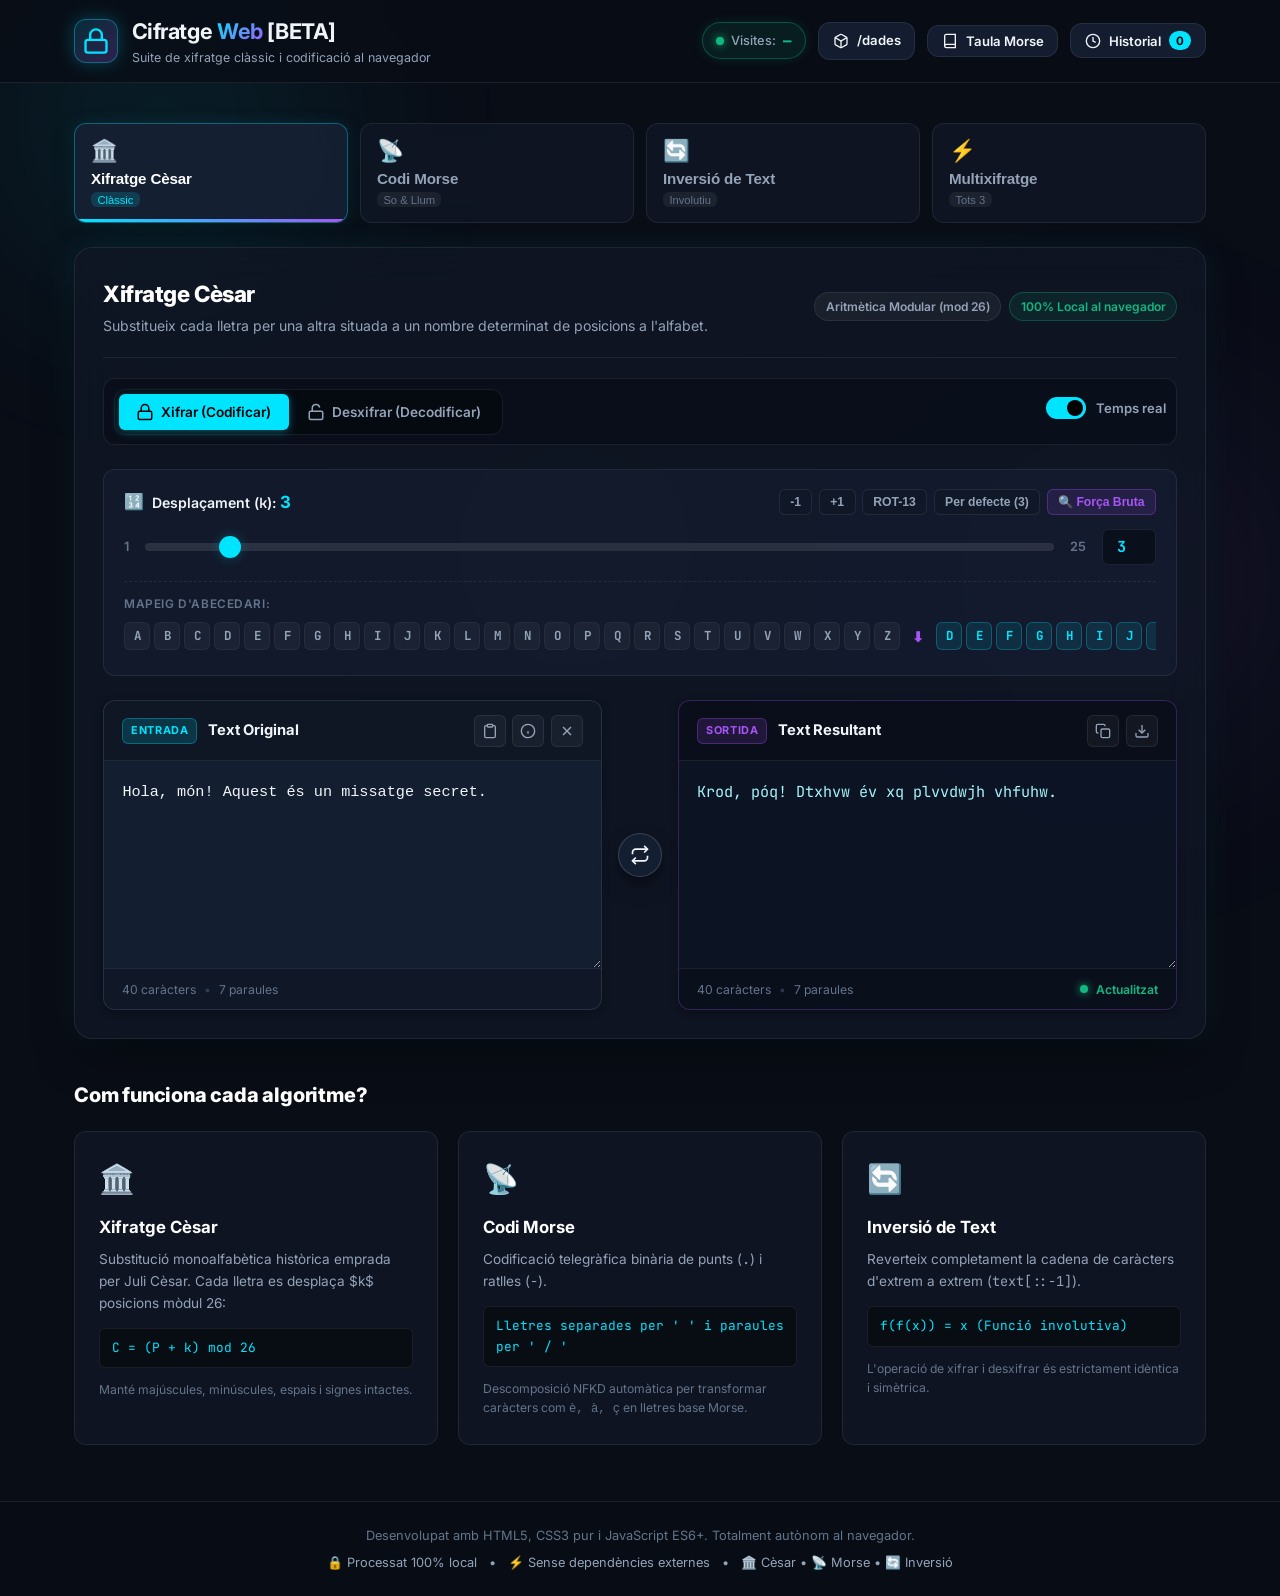
==== commit bda15dde: "docs: add deployment guide and improve visit counter error handling and permissions check" ====
--- a/index.html
+++ b/index.html
@@ -49,7 +49,7 @@
         <div id="live-visits-pill" class="live-counter-pill" title="Comptador de visites en temps real">
           <span class="live-counter-dot"></span>
           <span class="live-counter-label">Visites:</span>
-          <strong id="live-visits-count" class="live-counter-num">1</strong>
+          <strong id="live-visits-count" class="live-counter-num">—</strong>
         </div>
 
         <a href="/dades" class="btn btn-secondary btn-sm" title="Veure el registre de visitants a /dades">
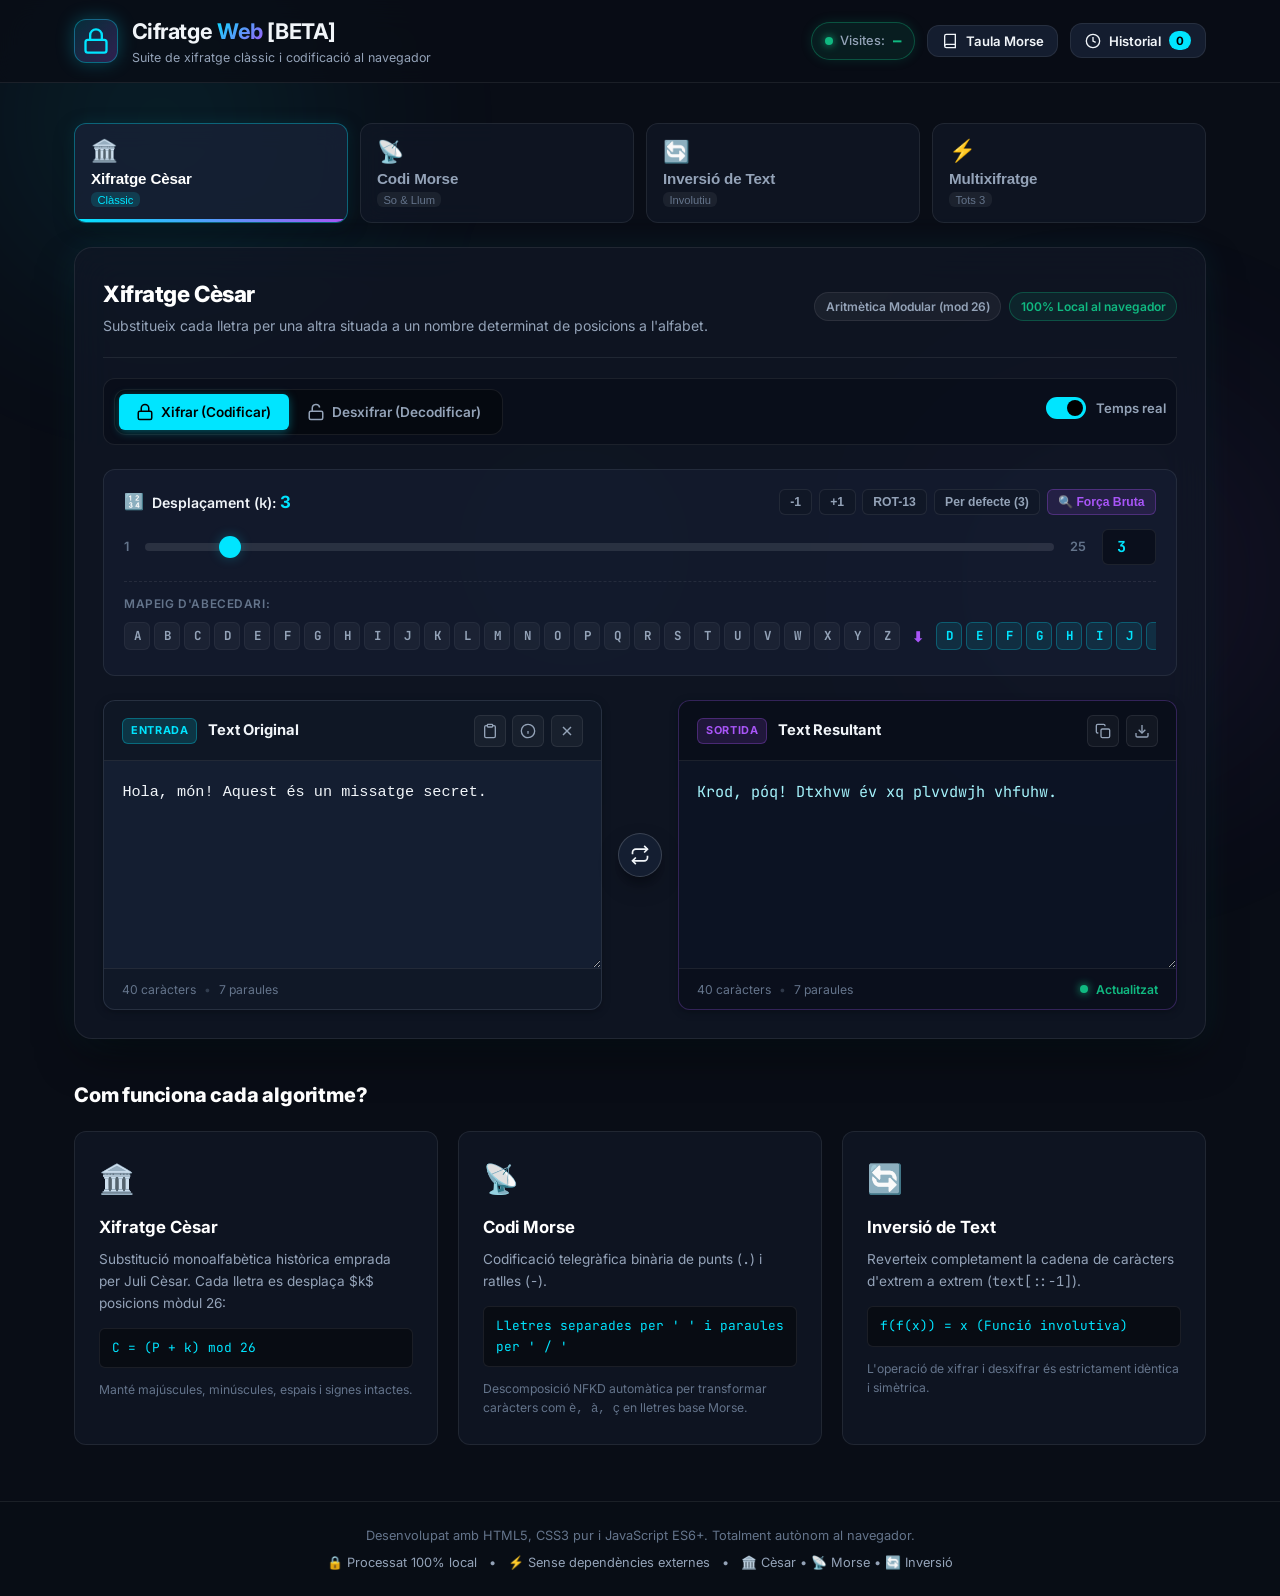
==== commit e718aaf2: "nose" ====
--- a/index.html
+++ b/index.html
@@ -51,17 +51,6 @@
           <span class="live-counter-label">Visites:</span>
           <strong id="live-visits-count" class="live-counter-num">—</strong>
         </div>
-
-        <a href="/dades" class="btn btn-secondary btn-sm" title="Veure el registre de visitants a /dades">
-          <svg width="16" height="16" viewBox="0 0 24 24" fill="none" stroke="currentColor" stroke-width="2">
-            <path
-              d="M21 16V8a2 2 0 0 0-1-1.73l-7-4a2 2 0 0 0-2 0l-7 4A2 2 0 0 0 3 8v8a2 2 0 0 0 1 1.73l7 4a2 2 0 0 0 2 0l7-4A2 2 0 0 0 21 16z">
-            </path>
-            <polyline points="3.27 6.96 12 12.01 20.73 6.96"></polyline>
-            <line x1="12" y1="22.08" x2="12" y2="12"></line>
-          </svg>
-          <span>/dades</span>
-        </a>
 
         <button id="btn-open-morse-modal" class="btn btn-secondary btn-sm" title="Consultar taula de codi Morse">
           <svg width="16" height="16" viewBox="0 0 24 24" fill="none" stroke="currentColor" stroke-width="2">
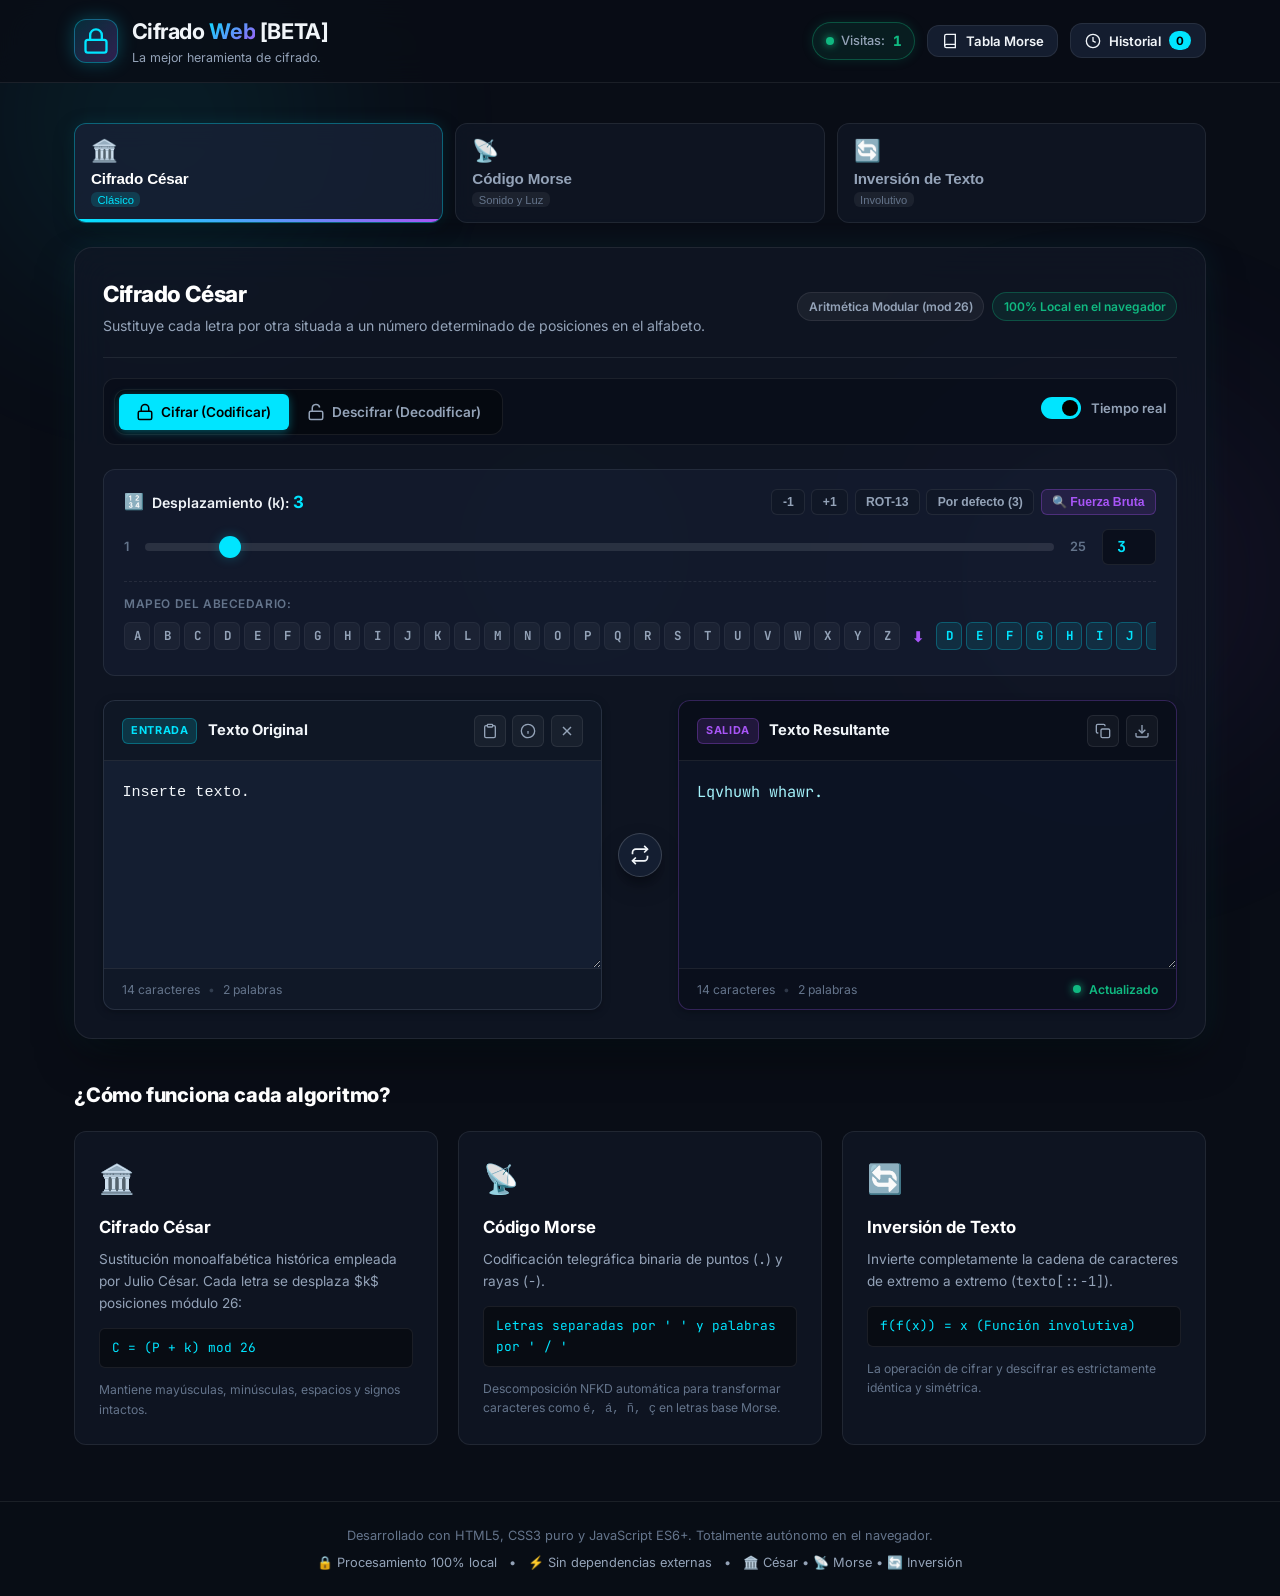
==== commit ca5c03c3: "fadsf canvis Please enter the commit message for your changes. Lines starting" ====
--- a/index.html
+++ b/index.html
@@ -1,13 +1,13 @@
 <!DOCTYPE html>
-<html lang="ca">
+<html lang="es">
 
 <head>
   <meta charset="UTF-8">
   <meta name="viewport" content="width=device-width, initial-scale=1.0">
   <meta name="description"
-    content="Aplicació web moderna i interactiva per xifrar i desxifrar textos utilitzant Inversió de text, Xifratge Cèsar i Codi Morse amb reproducció d'àudio Web Audio API.">
+    content="Aplicación web moderna e interactiva para cifrar y descifrar textos utilizando Inversión de texto, Cifrado César y Código Morse con reproducción de audio Web Audio API.">
   <meta name="theme-color" content="#0b0f19">
-  <title>Cifratge Web | Eina Interactiva de Xifratge i Codi Morse</title>
+  <title>Cifrado Web | Herramienta De Cifrado.</title>
   <link rel="icon" type="image/png" href="logoo.png">
 
   <!-- Google Fonts: Inter & JetBrains Mono -->
@@ -39,27 +39,27 @@
           </svg>
         </div>
         <div class="brand-text">
-          <h1 class="brand-title">Cifratge <span class="gradient-text">Web</span>[BETA]</h1>
-          <p class="brand-subtitle">Suite de xifratge clàssic i codificació al navegador</p>
+          <h1 class="brand-title">Cifrado <span class="gradient-text">Web</span>[BETA]</h1>
+          <p class="brand-subtitle">La mejor heramienta de cifrado.</p>
         </div>
       </div>
 
       <div class="header-actions">
         <!-- Live Visitor Counter Badge -->
-        <div id="live-visits-pill" class="live-counter-pill" title="Comptador de visites en temps real">
+        <div id="live-visits-pill" class="live-counter-pill" title="Contador de visitas en tiempo real">
           <span class="live-counter-dot"></span>
-          <span class="live-counter-label">Visites:</span>
-          <strong id="live-visits-count" class="live-counter-num">—</strong>
-        </div>
-
-        <button id="btn-open-morse-modal" class="btn btn-secondary btn-sm" title="Consultar taula de codi Morse">
+          <span class="live-counter-label">Visitas:</span>
+          <strong id="live-visits-count" class="live-counter-num">1</strong>
+        </div>
+
+        <button id="btn-open-morse-modal" class="btn btn-secondary btn-sm" title="Consultar tabla de código Morse">
           <svg width="16" height="16" viewBox="0 0 24 24" fill="none" stroke="currentColor" stroke-width="2">
             <path d="M4 19.5A2.5 2.5 0 0 1 6.5 17H20"></path>
             <path d="M6.5 2H20v20H6.5A2.5 2.5 0 0 1 4 19.5v-15A2.5 2.5 0 0 1 6.5 2z"></path>
           </svg>
-          <span>Taula Morse</span>
+          <span>Tabla Morse</span>
         </button>
-        <button id="btn-open-history" class="btn btn-secondary btn-sm" title="Historial de conversions">
+        <button id="btn-open-history" class="btn btn-secondary btn-sm" title="Historial de conversiones">
           <svg width="16" height="16" viewBox="0 0 24 24" fill="none" stroke="currentColor" stroke-width="2">
             <circle cx="12" cy="12" r="10"></circle>
             <polyline points="12 6 12 12 16 14"></polyline>
@@ -75,30 +75,24 @@
     <div class="container">
 
       <!-- Algorithm Navigation Tabs -->
-      <nav class="algo-tabs" role="tablist" aria-label="Algoritmes de xifratge">
+      <nav class="algo-tabs" role="tablist" aria-label="Algoritmos de cifrado">
         <button id="tab-cesar" class="tab-btn active" role="tab" aria-selected="true" aria-controls="panel-workbench"
           data-algo="cesar">
           <span class="tab-icon">🏛️</span>
-          <span class="tab-label">Xifratge Cèsar</span>
-          <span class="tab-tag">Clàssic</span>
+          <span class="tab-label">Cifrado César</span>
+          <span class="tab-tag">Clásico</span>
         </button>
         <button id="tab-morse" class="tab-btn" role="tab" aria-selected="false" aria-controls="panel-workbench"
           data-algo="morse">
           <span class="tab-icon">📡</span>
-          <span class="tab-label">Codi Morse</span>
-          <span class="tab-tag">So & Llum</span>
+          <span class="tab-label">Código Morse</span>
+          <span class="tab-tag">Sonido y Luz</span>
         </button>
         <button id="tab-inversio" class="tab-btn" role="tab" aria-selected="false" aria-controls="panel-workbench"
           data-algo="inversio">
           <span class="tab-icon">🔄</span>
-          <span class="tab-label">Inversió de Text</span>
-          <span class="tab-tag">Involutiu</span>
-        </button>
-        <button id="tab-multi" class="tab-btn" role="tab" aria-selected="false" aria-controls="panel-workbench"
-          data-algo="multi">
-          <span class="tab-icon">⚡</span>
-          <span class="tab-label">Multixifratge</span>
-          <span class="tab-tag">Tots 3</span>
+          <span class="tab-label">Inversión de Texto</span>
+          <span class="tab-tag">Involutivo</span>
         </button>
       </nav>
 
@@ -108,41 +102,41 @@
         <!-- Algorithm Info Bar -->
         <div class="algo-info-bar">
           <div class="algo-info-text">
-            <h2 id="algo-current-title" class="algo-title">Xifratge Cèsar</h2>
+            <h2 id="algo-current-title" class="algo-title">Cifrado César</h2>
             <p id="algo-current-desc" class="algo-description">
-              Substitueix cada lletra per una altra situada a un nombre determinat de posicions a l'alfabet.
+              Sustituye cada letra por otra situada a un número determinado de posiciones en el alfabeto.
             </p>
           </div>
           <div class="algo-badges">
-            <span id="algo-badge-feature" class="pill-badge">Aritmètica Modular (mod 26)</span>
-            <span class="pill-badge pill-safe">100% Local al navegador</span>
-          </div>
-        </div>
-
-        <!-- Mode Selector: Xifrar / Desxifrar & Live mode -->
+            <span id="algo-badge-feature" class="pill-badge">Aritmética Modular (mod 26)</span>
+            <span class="pill-badge pill-safe">100% Local en el navegador</span>
+          </div>
+        </div>
+
+        <!-- Mode Selector: Cifrar / Descifrar & Live mode -->
         <div class="action-bar">
-          <div class="mode-toggle-group" role="group" aria-label="Mode d'operació">
+          <div class="mode-toggle-group" role="group" aria-label="Modo de operación">
             <button id="mode-encrypt" class="mode-btn active" data-action="encrypt">
               <svg width="18" height="18" viewBox="0 0 24 24" fill="none" stroke="currentColor" stroke-width="2">
                 <rect x="3" y="11" width="18" height="11" rx="2" ry="2"></rect>
                 <path d="M7 11V7a5 5 0 0 1 10 0v4"></path>
               </svg>
-              <span>Xifrar (Codificar)</span>
+              <span>Cifrar (Codificar)</span>
             </button>
             <button id="mode-decrypt" class="mode-btn" data-action="decrypt">
               <svg width="18" height="18" viewBox="0 0 24 24" fill="none" stroke="currentColor" stroke-width="2">
                 <rect x="3" y="11" width="18" height="11" rx="2" ry="2"></rect>
                 <path d="M7 11V7a5 5 0 0 1 9.9-1"></path>
               </svg>
-              <span>Desxifrar (Decodificar)</span>
+              <span>Descifrar (Decodificar)</span>
             </button>
           </div>
 
           <div class="action-utilities">
-            <label class="toggle-switch" title="Actualitzar automàticament mentre escrius">
+            <label class="toggle-switch" title="Actualizar automáticamente mientras escribes">
               <input type="checkbox" id="live-convert-toggle" checked>
               <span class="slider"></span>
-              <span class="toggle-text">Temps real</span>
+              <span class="toggle-text">Tiempo real</span>
             </label>
           </div>
         </div>
@@ -155,7 +149,7 @@
               <div class="param-title-wrap">
                 <span class="param-icon">🔢</span>
                 <label for="caesar-shift-slider" class="param-label">
-                  Desplaçament (<span class="code-font">k</span>):
+                  Desplazamiento (<span class="code-font">k</span>):
                   <strong id="caesar-shift-value" class="highlight-val">3</strong>
                 </label>
               </div>
@@ -163,10 +157,9 @@
                 <button id="btn-caesar-minus" class="btn-chip" title="Restar 1">-1</button>
                 <button id="btn-caesar-plus" class="btn-chip" title="Sumar 1">+1</button>
                 <button id="btn-caesar-rot13" class="btn-chip" title="Aplicar ROT13 (k=13)">ROT-13</button>
-                <button id="btn-caesar-reset" class="btn-chip" title="Reiniciar a 3">Per defecte (3)</button>
-                <button id="btn-caesar-bruteforce" class="btn-chip btn-chip-accent"
-                  title="Veure tots els 25 desplaçaments">
-                  🔍 Força Bruta
+                <button id="btn-caesar-reset" class="btn-chip" title="Restablecer a 3">Por defecto (3)</button>
+                <button id="btn-caesar-bruteforce" class="btn-chip btn-chip-accent" title="Ver los 25 desplazamientos">
+                  🔍 Fuerza Bruta
                 </button>
               </div>
             </div>
@@ -174,15 +167,15 @@
             <div class="slider-row">
               <span class="slider-min">1</span>
               <input type="range" id="caesar-shift-slider" min="1" max="25" value="3" class="custom-range"
-                aria-label="Desplaçament del xifratge Cèsar">
+                aria-label="Desplazamiento del cifrado César">
               <span class="slider-max">25</span>
               <input type="number" id="caesar-shift-number" min="1" max="25" value="3" class="num-input"
-                aria-label="Valor numèric de desplaçament">
+                aria-label="Valor numérico de desplazamiento">
             </div>
 
             <!-- Interactive Caesar Alphabet Strip -->
-            <div class="caesar-strip-container" title="Visualització del mapeig de l'alfabet">
-              <div class="strip-label">Mapeig d'abecedari:</div>
+            <div class="caesar-strip-container" title="Visualización del mapeo del alfabeto">
+              <div class="strip-label">Mapeo del abecedario:</div>
               <div class="alphabet-track-wrapper">
                 <div id="alphabet-original-strip" class="alphabet-strip alphabet-plain"></div>
                 <div class="alphabet-arrow">⬇</div>
@@ -195,42 +188,43 @@
           <div id="params-morse" class="algo-params-panel hidden">
             <div class="morse-controls-bar">
               <div class="morse-playback-controls">
-                <button id="btn-morse-play" class="btn btn-primary" title="Reproduir codi Morse en àudio">
+                <button id="btn-morse-play" class="btn btn-primary" title="Reproducir código Morse en audio">
                   <svg width="18" height="18" viewBox="0 0 24 24" fill="currentColor">
                     <polygon points="5 3 19 12 5 21 5 3"></polygon>
                   </svg>
-                  <span>Reproduir Àudio</span>
-                </button>
-                <button id="btn-morse-stop" class="btn btn-secondary hidden" title="Aturar reproducció">
+                  <span>Reproducir Audio</span>
+                </button>
+                <button id="btn-morse-stop" class="btn btn-secondary hidden" title="Detener reproducción">
                   <svg width="18" height="18" viewBox="0 0 24 24" fill="currentColor">
                     <rect x="6" y="6" width="12" height="12"></rect>
                   </svg>
-                  <span>Aturar</span>
+                  <span>Detener</span>
                 </button>
 
                 <!-- Visual Blinker LED -->
-                <div class="morse-light-container" title="Indicador de transmissió lumínica">
+                <div class="morse-light-container" title="Indicador de transmisión lumínica">
                   <div id="morse-led" class="morse-led"></div>
-                  <span class="morse-led-label">Senyal òptic</span>
+                  <span class="morse-led-label">Señal óptica</span>
                 </div>
               </div>
 
               <!-- Speed and Tone settings -->
               <div class="morse-audio-settings">
                 <div class="audio-setting-item">
-                  <label for="morse-wpm-slider">Velocitat: <span id="morse-wpm-val">15</span> WPM</label>
+                  <label for="morse-wpm-slider">Velocidad: <span id="morse-wpm-val">15</span> WPM</label>
                   <input type="range" id="morse-wpm-slider" min="5" max="35" value="15" class="custom-range range-sm">
                 </div>
                 <div class="audio-setting-item">
-                  <label for="morse-freq-slider">Freqüència: <span id="morse-freq-val">650</span> Hz</label>
+                  <label for="morse-freq-slider">Frecuencia: <span id="morse-freq-val">650</span> Hz</label>
                   <input type="range" id="morse-freq-slider" min="400" max="950" step="25" value="650"
                     class="custom-range range-sm">
                 </div>
               </div>
             </div>
             <div class="morse-tip">
-              ℹ️ <em>Nota:</em> La codificació normalitza automàticament accents i caràcters diacrítics (Unicode NFKD).
-              Paraules separades per <code>/</code> i caràcters per espai.
+              ℹ️ <em>Nota:</em> La codificación normaliza automáticamente acentos y caracteres diacríticos (Unicode
+              NFKD).
+              Palabras separadas por <code>/</code> y caracteres por espacio.
             </div>
           </div>
 
@@ -238,33 +232,26 @@
           <div id="params-inversio" class="algo-params-panel hidden">
             <div class="inversion-options">
               <span class="param-icon">🔃</span>
-              <span class="param-label">Tipus d'inversió:</span>
+              <span class="param-label">Tipo de inversión:</span>
               <div class="radio-options-group">
                 <label class="radio-chip">
                   <input type="radio" name="inversion-type" value="full" checked>
-                  <span>Inversió completa (tot el text)</span>
+                  <span>Inversión completa (todo el texto)</span>
                 </label>
                 <label class="radio-chip">
                   <input type="radio" name="inversion-type" value="words">
-                  <span>Mantenir ordre de paraules (invertir caràcters de cada mot)</span>
+                  <span>Mantener orden de palabras (invertir caracteres de cada palabra)</span>
                 </label>
                 <label class="radio-chip">
                   <input type="radio" name="inversion-type" value="word-order">
-                  <span>Invertir només l'ordre de les paraules</span>
+                  <span>Invertir solo el orden de las palabras</span>
                 </label>
               </div>
             </div>
             <div class="morse-tip">
-              ℹ️ <em>Propietat involutiva:</em> Aplicar la inversió al resultat desxifra el text exactament al seu estat
+              ℹ️ <em>Propiedad involutiva:</em> Aplicar la inversión al resultado descifra el texto exactamente a su
+              estado
               original ($f(f(x)) = x$).
-            </div>
-          </div>
-
-          <!-- Multi-cipher comparison notice -->
-          <div id="params-multi" class="algo-params-panel hidden">
-            <div class="multi-notice">
-              ⚡ <strong>Mode Multixifratge:</strong> Introdueix un text i visualitza instantàniament com es xifra o
-              desxifra amb els tres algoritmes alhora.
             </div>
           </div>
         </div>
@@ -277,23 +264,23 @@
             <div class="io-header">
               <div class="io-title-wrap">
                 <span class="io-badge input-badge">Entrada</span>
-                <h3 id="input-label" class="io-title">Text Original</h3>
+                <h3 id="input-label" class="io-title">Texto Original</h3>
               </div>
               <div class="io-actions">
-                <button id="btn-paste-input" class="btn-icon" title="Enganxar del porta-retalls">
+                <button id="btn-paste-input" class="btn-icon" title="Pegar del portapapeles">
                   <svg width="16" height="16" viewBox="0 0 24 24" fill="none" stroke="currentColor" stroke-width="2">
                     <path d="M16 4h2a2 2 0 0 1 2 2v14a2 2 0 0 1-2 2H6a2 2 0 0 1-2-2V6a2 2 0 0 1 2-2h2"></path>
                     <rect x="8" y="2" width="8" height="4" rx="1" ry="1"></rect>
                   </svg>
                 </button>
-                <button id="btn-sample-input" class="btn-icon" title="Carregar text d'exemple">
+                <button id="btn-sample-input" class="btn-icon" title="Cargar texto de ejemplo">
                   <svg width="16" height="16" viewBox="0 0 24 24" fill="none" stroke="currentColor" stroke-width="2">
                     <circle cx="12" cy="12" r="10"></circle>
                     <line x1="12" y1="16" x2="12" y2="12"></line>
                     <line x1="12" y1="8" x2="12.01" y2="8"></line>
                   </svg>
                 </button>
-                <button id="btn-clear-input" class="btn-icon btn-icon-danger" title="Netejar text d'entrada">
+                <button id="btn-clear-input" class="btn-icon btn-icon-danger" title="Limpiar texto de entrada">
                   <svg width="16" height="16" viewBox="0 0 24 24" fill="none" stroke="currentColor" stroke-width="2">
                     <line x1="18" y1="6" x2="6" y2="18"></line>
                     <line x1="6" y1="6" x2="18" y2="18"></line>
@@ -303,25 +290,25 @@
             </div>
 
             <div class="io-textarea-wrap">
-              <textarea id="text-input" class="io-textarea" placeholder="Escriu o enganxa el text aquí..."
-                spellcheck="false" rows="7">Hola, món! Aquest és un missatge secret.</textarea>
+              <textarea id="text-input" class="io-textarea" placeholder="Escribe o pega el texto aquí..."
+                spellcheck="false" rows="7">Inserte texto.</textarea>
             </div>
 
             <div class="io-footer">
               <div class="text-stats">
-                <span id="input-chars-count">0 caràcters</span>
+                <span id="input-chars-count">0 caracteres</span>
                 <span class="dot-separator">•</span>
-                <span id="input-words-count">0 paraules</span>
+                <span id="input-words-count">0 palabras</span>
               </div>
               <button id="btn-manual-convert" class="btn btn-primary btn-sm hidden">
-                Executar Conversió
+                Ejecutar Conversión
               </button>
             </div>
           </div>
 
           <!-- Swap & Direction Divider -->
           <div class="swap-divider">
-            <button id="btn-swap-io" class="btn-swap" title="Intercanviar entrada i sortida">
+            <button id="btn-swap-io" class="btn-swap" title="Intercambiar entrada y salida">
               <svg width="20" height="20" viewBox="0 0 24 24" fill="none" stroke="currentColor" stroke-width="2">
                 <polyline points="17 1 21 5 17 9"></polyline>
                 <path d="M3 11V9a4 4 0 0 1 4-4h14"></path>
@@ -335,18 +322,18 @@
           <div class="io-card io-card-output">
             <div class="io-header">
               <div class="io-title-wrap">
-                <span class="io-badge output-badge">Sortida</span>
-                <h3 id="output-label" class="io-title">Text Resultant</h3>
+                <span class="io-badge output-badge">Salida</span>
+                <h3 id="output-label" class="io-title">Texto Resultante</h3>
               </div>
               <div class="io-actions">
-                <button id="btn-copy-output" class="btn-icon btn-icon-copy" title="Copiar al porta-retalls">
+                <button id="btn-copy-output" class="btn-icon btn-icon-copy" title="Copiar al portapapeles">
                   <svg width="16" height="16" viewBox="0 0 24 24" fill="none" stroke="currentColor" stroke-width="2">
                     <rect x="9" y="9" width="13" height="13" rx="2" ry="2"></rect>
                     <path d="M5 15H4a2 2 0 0 1-2-2V4a2 2 0 0 1 2-2h9a2 2 0 0 1 2 2v1"></path>
                   </svg>
-                  <span class="btn-tooltip">Copiat!</span>
-                </button>
-                <button id="btn-download-output" class="btn-icon" title="Descarregar com a fitxer de text">
+                  <span class="btn-tooltip">¡Copiado!</span>
+                </button>
+                <button id="btn-download-output" class="btn-icon" title="Descargar como archivo de texto">
                   <svg width="16" height="16" viewBox="0 0 24 24" fill="none" stroke="currentColor" stroke-width="2">
                     <path d="M21 15v4a2 2 0 0 1-2 2H5a2 2 0 0 1-2-2v-4"></path>
                     <polyline points="7 10 12 15 17 10"></polyline>
@@ -358,107 +345,71 @@
 
             <div class="io-textarea-wrap">
               <textarea id="text-output" class="io-textarea code-font output-textarea"
-                placeholder="El resultat apareixerà aquí..." readonly rows="7"></textarea>
+                placeholder="El resultado aparecerá aquí..." readonly rows="7"></textarea>
             </div>
 
             <div class="io-footer">
               <div class="text-stats">
-                <span id="output-chars-count">0 caràcters</span>
+                <span id="output-chars-count">0 caracteres</span>
                 <span class="dot-separator">•</span>
-                <span id="output-words-count">0 paraules</span>
+                <span id="output-words-count">0 palabras</span>
               </div>
               <div class="output-status-indicator">
                 <span class="status-pulse"></span>
-                <span id="status-text">Llest</span>
-              </div>
-            </div>
-          </div>
-
-        </div>
-
-        <!-- Multi-cipher comparison view (Visible when Tab 4 is active) -->
-        <div id="multi-comparison-view" class="multi-grid hidden">
-          <!-- Card Cesar -->
-          <div class="multi-result-card">
-            <div class="multi-card-header">
-              <span class="multi-icon">🏛️</span>
-              <h4 class="multi-title">Xifratge Cèsar (+3)</h4>
-              <button class="btn-icon-xs copy-multi-btn" data-target="multi-cesar-val" title="Copiar">
-                📋
-              </button>
-            </div>
-            <div id="multi-cesar-val" class="multi-code-box code-font"></div>
-          </div>
-
-          <!-- Card Morse -->
-          <div class="multi-result-card">
-            <div class="multi-card-header">
-              <span class="multi-icon">📡</span>
-              <h4 class="multi-title">Codi Morse</h4>
-              <button class="btn-icon-xs copy-multi-btn" data-target="multi-morse-val" title="Copiar">
-                📋
-              </button>
-            </div>
-            <div id="multi-morse-val" class="multi-code-box code-font"></div>
-          </div>
-
-          <!-- Card Inversió -->
-          <div class="multi-result-card">
-            <div class="multi-card-header">
-              <span class="multi-icon">🔄</span>
-              <h4 class="multi-title">Inversió de Text</h4>
-              <button class="btn-icon-xs copy-multi-btn" data-target="multi-inversio-val" title="Copiar">
-                📋
-              </button>
-            </div>
-            <div id="multi-inversio-val" class="multi-code-box code-font"></div>
-          </div>
+                <span id="status-text">Listo</span>
+              </div>
+            </div>
+          </div>
+
         </div>
 
       </section>
 
       <!-- Educational Algorithm Details Section -->
       <section class="info-section">
-        <h3 class="section-title">Com funciona cada algoritme?</h3>
+        <h3 class="section-title">¿Cómo funciona cada algoritmo?</h3>
         <div class="cards-deck">
           <div class="info-card">
             <div class="info-card-icon">🏛️</div>
-            <h4 class="info-card-title">Xifratge Cèsar</h4>
+            <h4 class="info-card-title">Cifrado César</h4>
             <p class="info-card-text">
-              Substitució monoalfabètica històrica emprada per Juli Cèsar. Cada lletra es desplaça $k$ posicions mòdul
+              Sustitución monoalfabética histórica empleada por Julio César. Cada letra se desplaza $k$ posiciones
+              módulo
               26:
             </p>
             <div class="formula-box">
               C = (P + k) mod 26
             </div>
-            <p class="info-card-sub">Manté majúscules, minúscules, espais i signes intactes.</p>
+            <p class="info-card-sub">Mantiene mayúsculas, minúsculas, espacios y signos intactos.</p>
           </div>
 
           <div class="info-card">
             <div class="info-card-icon">📡</div>
-            <h4 class="info-card-title">Codi Morse</h4>
+            <h4 class="info-card-title">Código Morse</h4>
             <p class="info-card-text">
-              Codificació telegràfica binària de punts (<span class="code-font">.</span>) i ratlles (<span
+              Codificación telegráfica binaria de puntos (<span class="code-font">.</span>) y rayas (<span
                 class="code-font">-</span>).
             </p>
             <div class="formula-box">
-              Lletres separades per ' ' i paraules per ' / '
-            </div>
-            <p class="info-card-sub">Descomposició NFKD automàtica per transformar caràcters com <code>è, à, ç</code> en
-              lletres base Morse.</p>
+              Letras separadas por ' ' y palabras por ' / '
+            </div>
+            <p class="info-card-sub">Descomposición NFKD automática para transformar caracteres como
+              <code>é, á, ñ, ç</code> en
+              letras base Morse.
+            </p>
           </div>
 
           <div class="info-card">
             <div class="info-card-icon">🔄</div>
-            <h4 class="info-card-title">Inversió de Text</h4>
+            <h4 class="info-card-title">Inversión de Texto</h4>
             <p class="info-card-text">
-              Reverteix completament la cadena de caràcters d'extrem a extrem (<span
-                class="code-font">text[::-1]</span>).
+              Invierte completamente la cadena de caracteres de extremo a extremo (<span
+                class="code-font">texto[::-1]</span>).
             </p>
             <div class="formula-box">
-              f(f(x)) = x (Funció involutiva)
-            </div>
-            <p class="info-card-sub">L'operació de xifrar i desxifrar és estrictament idèntica i simètrica.</p>
+              f(f(x)) = x (Función involutiva)
+            </div>
+            <p class="info-card-sub">La operación de cifrar y descifrar es estrictamente idéntica y simétrica.</p>
           </div>
         </div>
       </section>
@@ -473,14 +424,14 @@
       <div class="modal-header">
         <div class="modal-title-wrap">
           <span class="modal-icon">🔍</span>
-          <h3 id="modal-bf-title" class="modal-title">Desxifratge Cèsar per Força Bruta</h3>
-        </div>
-        <button id="btn-close-bf-modal" class="modal-close" aria-label="Tancar finestra">&times;</button>
+          <h3 id="modal-bf-title" class="modal-title">Descifrado César por Fuerza Bruta</h3>
+        </div>
+        <button id="btn-close-bf-modal" class="modal-close" aria-label="Cerrar ventana">&times;</button>
       </div>
       <div class="modal-body">
         <p class="modal-hint">
-          S'estan provant tots els 25 desplaçaments possibles sobre el text actual. Fes clic sobre qualsevol opció per
-          carregar-la immediatament com a resultat!
+          Se están probando los 25 desplazamientos posibles sobre el texto actual. ¡Haz clic sobre cualquier opción para
+          cargarla inmediatamente como resultado!
         </p>
         <div id="bruteforce-results-list" class="bruteforce-list"></div>
       </div>
@@ -494,15 +445,15 @@
       <div class="modal-header">
         <div class="modal-title-wrap">
           <span class="modal-icon">📡</span>
-          <h3 id="modal-morse-title" class="modal-title">Taula Oficial de Codi Morse Internacional</h3>
-        </div>
-        <button id="btn-close-morse-modal" class="modal-close" aria-label="Tancar finestra">&times;</button>
+          <h3 id="modal-morse-title" class="modal-title">Tabla Oficial de Código Morse Internacional</h3>
+        </div>
+        <button id="btn-close-morse-modal" class="modal-close" aria-label="Cerrar ventana">&times;</button>
       </div>
       <div class="modal-body">
         <div class="morse-table-container">
           <!-- Letters A-Z -->
           <div class="morse-category">
-            <h4 class="cat-title">Lletres (A-Z)</h4>
+            <h4 class="cat-title">Letras (A-Z)</h4>
             <div id="morse-letters-grid" class="morse-grid"></div>
           </div>
           <!-- Numbers 0-9 -->
@@ -512,7 +463,7 @@
           </div>
           <!-- Punctuation -->
           <div class="morse-category">
-            <h4 class="cat-title">Signes de puntuació</h4>
+            <h4 class="cat-title">Signos de puntuación</h4>
             <div id="morse-symbols-grid" class="morse-grid"></div>
           </div>
         </div>
@@ -521,21 +472,21 @@
   </div>
 
   <!-- Drawer: History -->
-  <aside id="history-drawer" class="drawer hidden" aria-label="Historial de conversions">
+  <aside id="history-drawer" class="drawer hidden" aria-label="Historial de conversiones">
     <div class="drawer-header">
       <div class="drawer-title-wrap">
         <span class="drawer-icon">📜</span>
-        <h3 class="drawer-title">Historial d'Activitat</h3>
-      </div>
-      <button id="btn-close-history" class="modal-close" aria-label="Tancar historial">&times;</button>
+        <h3 class="drawer-title">Historial de Actividad</h3>
+      </div>
+      <button id="btn-close-history" class="modal-close" aria-label="Cerrar historial">&times;</button>
     </div>
     <div class="drawer-toolbar">
-      <span id="history-count-text">0 elements guardats</span>
-      <button id="btn-clear-history" class="btn-chip btn-chip-danger">Buidar</button>
+      <span id="history-count-text">0 elementos guardados</span>
+      <button id="btn-clear-history" class="btn-chip btn-chip-danger">Vaciar</button>
     </div>
     <div id="history-list" class="drawer-content">
       <div class="empty-history-state">
-        <p>No hi ha conversions recents enregistrades.</p>
+        <p>No hay conversiones recientes registradas.</p>
       </div>
     </div>
   </aside>
@@ -543,19 +494,19 @@
   <!-- Global Toast Notification -->
   <div id="toast-notification" class="toast" role="status" aria-live="polite">
     <span id="toast-icon" class="toast-icon">✓</span>
-    <span id="toast-message" class="toast-message">Operació completada</span>
+    <span id="toast-message" class="toast-message">Operación completada</span>
   </div>
 
   <!-- Footer -->
   <footer class="app-footer">
     <div class="footer-container">
-      <p>Desenvolupat amb HTML5, CSS3 pur i JavaScript ES6+. Totalment autònom al navegador.</p>
+      <p>Desarrollado con HTML5, CSS3 puro y JavaScript ES6+. Totalmente autónomo en el navegador.</p>
       <div class="footer-links">
-        <span>🔒 Processat 100% local</span>
+        <span>🔒 Procesamiento 100% local</span>
         <span>•</span>
-        <span>⚡ Sense dependències externes</span>
+        <span>⚡ Sin dependencias externas</span>
         <span>•</span>
-        <span>🏛️ Cèsar • 📡 Morse • 🔄 Inversió</span>
+        <span>🏛️ César • 📡 Morse • 🔄 Inversión</span>
       </div>
     </div>
   </footer>
--- a/style.css
+++ b/style.css
@@ -433,7 +433,7 @@
 /* Algorithm Navigation Tabs */
 .algo-tabs {
   display: grid;
-  grid-template-columns: repeat(4, 1fr);
+  grid-template-columns: repeat(3, 1fr);
   gap: 0.75rem;
   margin-bottom: 1.5rem;
 }
@@ -933,12 +933,6 @@
 .radio-chip input:checked + span {
   color: var(--cyan-neon);
   font-weight: 600;
-}
-
-/* Multi-cipher notice */
-.multi-notice {
-  font-size: 0.88rem;
-  color: var(--text-muted);
 }
 
 /* Conversion Grid (Two-column layout) */
@@ -1114,70 +1108,6 @@
   color: #000;
   transform: rotate(180deg) scale(1.1);
   box-shadow: 0 0 20px var(--cyan-glow);
-}
-
-/* Multi-cipher Comparison Grid */
-.multi-grid {
-  display: grid;
-  grid-template-columns: repeat(3, 1fr);
-  gap: 1.25rem;
-  margin-top: 1.5rem;
-  animation: fadeIn 0.3s ease;
-}
-
-.multi-result-card {
-  background: var(--bg-surface-2);
-  border: 1px solid var(--border-subtle);
-  border-radius: var(--radius-md);
-  padding: 1rem;
-  display: flex;
-  flex-direction: column;
-}
-
-.multi-card-header {
-  display: flex;
-  align-items: center;
-  justify-content: space-between;
-  margin-bottom: 0.75rem;
-}
-
-.multi-icon {
-  font-size: 1.15rem;
-}
-
-.multi-title {
-  font-size: 0.88rem;
-  font-weight: 700;
-  color: var(--text-main);
-  flex: 1;
-  margin-left: 0.5rem;
-}
-
-.btn-icon-xs {
-  background: transparent;
-  border: none;
-  cursor: pointer;
-  font-size: 0.9rem;
-  opacity: 0.7;
-  transition: opacity var(--transition-fast);
-}
-
-.btn-icon-xs:hover {
-  opacity: 1;
-}
-
-.multi-code-box {
-  background: var(--bg-input);
-  border: 1px solid var(--border-subtle);
-  border-radius: var(--radius-sm);
-  padding: 0.75rem;
-  font-size: 0.85rem;
-  min-height: 100px;
-  max-height: 200px;
-  overflow-y: auto;
-  word-break: break-all;
-  white-space: pre-wrap;
-  color: var(--cyan-neon);
 }
 
 /* Educational Info Section */
@@ -1617,10 +1547,6 @@
     transform: rotate(270deg) scale(1.1);
   }
 
-  .multi-grid {
-    grid-template-columns: 1fr;
-  }
-
   .cards-deck {
     grid-template-columns: 1fr;
   }
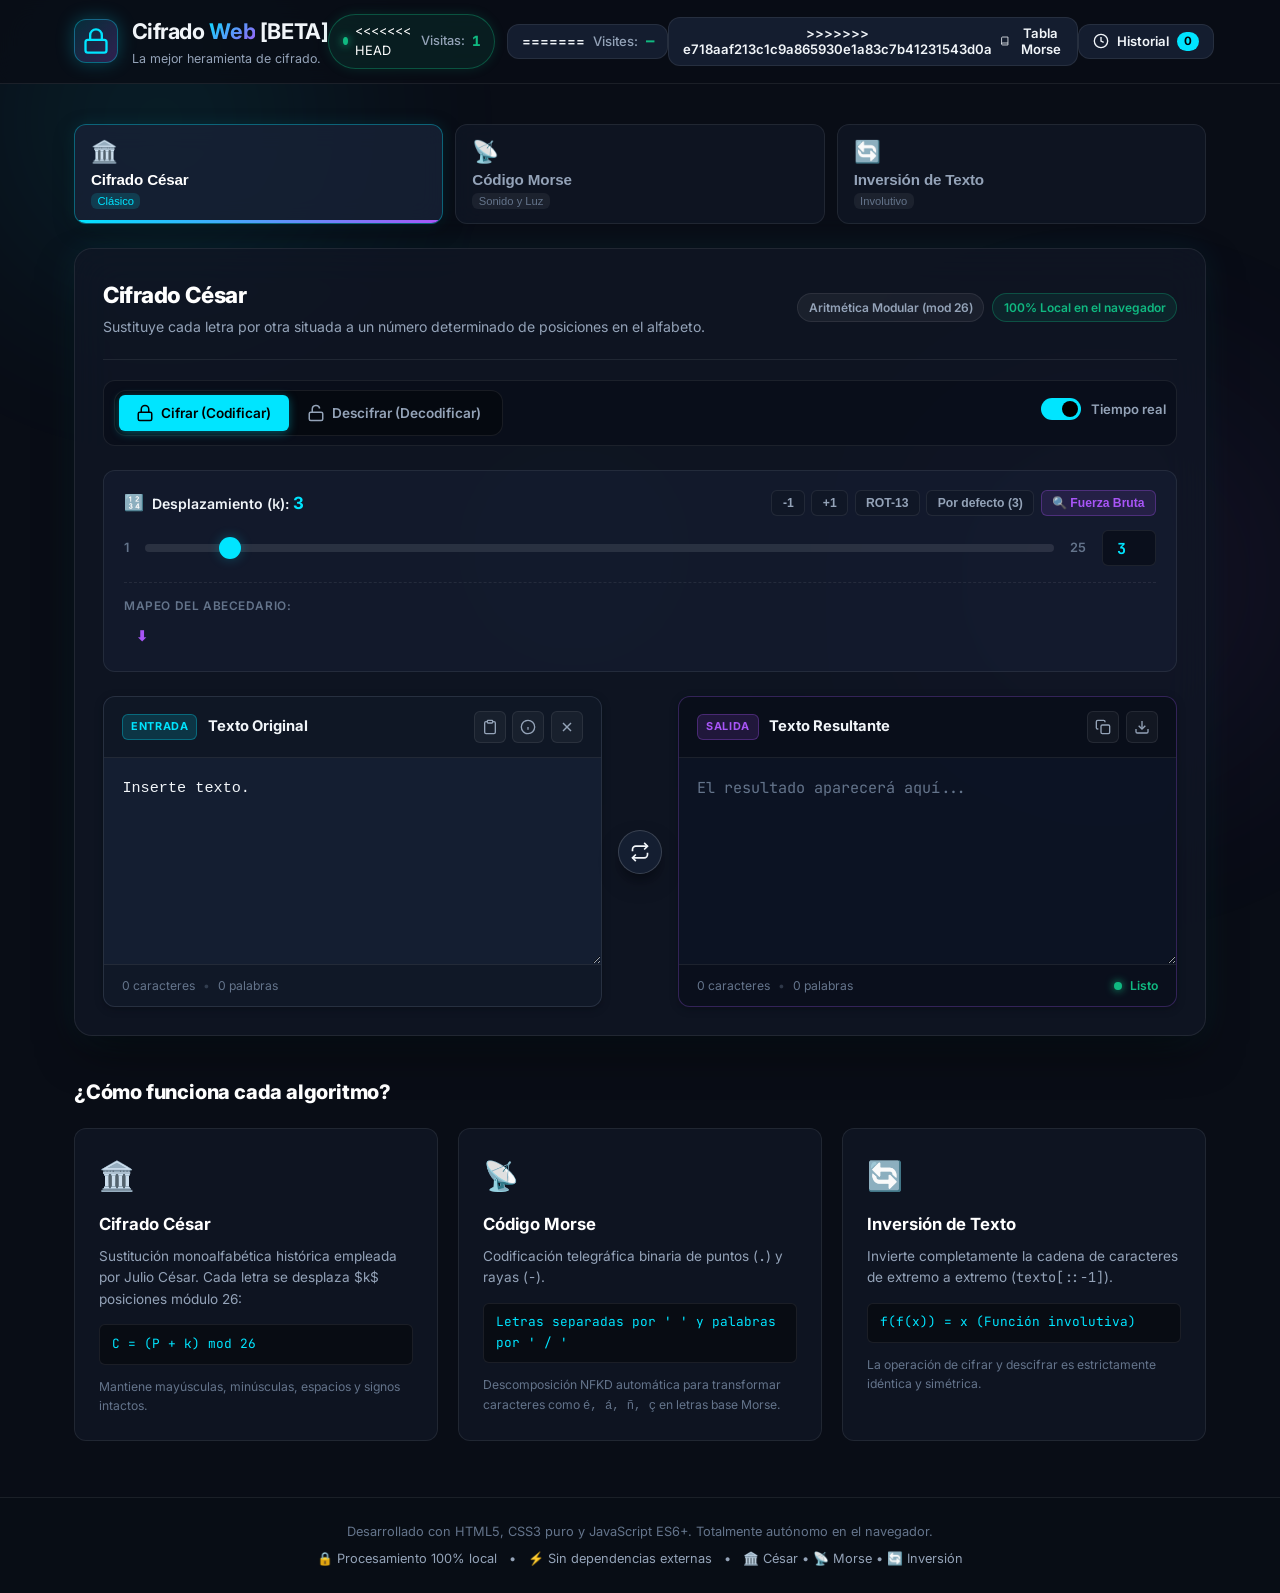
==== commit 0e34ac50: "Merge :branch 'main' of https://github.com/janvissito/Cifraje canvis" ====
--- a/index.html
+++ b/index.html
@@ -48,11 +48,19 @@
         <!-- Live Visitor Counter Badge -->
         <div id="live-visits-pill" class="live-counter-pill" title="Contador de visitas en tiempo real">
           <span class="live-counter-dot"></span>
+<<<<<<< HEAD
           <span class="live-counter-label">Visitas:</span>
           <strong id="live-visits-count" class="live-counter-num">1</strong>
         </div>
 
         <button id="btn-open-morse-modal" class="btn btn-secondary btn-sm" title="Consultar tabla de código Morse">
+=======
+          <span class="live-counter-label">Visites:</span>
+          <strong id="live-visits-count" class="live-counter-num">—</strong>
+        </div>
+
+        <button id="btn-open-morse-modal" class="btn btn-secondary btn-sm" title="Consultar taula de codi Morse">
+>>>>>>> e718aaf213c1c9a865930e1a83c7b41231543d0a
           <svg width="16" height="16" viewBox="0 0 24 24" fill="none" stroke="currentColor" stroke-width="2">
             <path d="M4 19.5A2.5 2.5 0 0 1 6.5 17H20"></path>
             <path d="M6.5 2H20v20H6.5A2.5 2.5 0 0 1 4 19.5v-15A2.5 2.5 0 0 1 6.5 2z"></path>
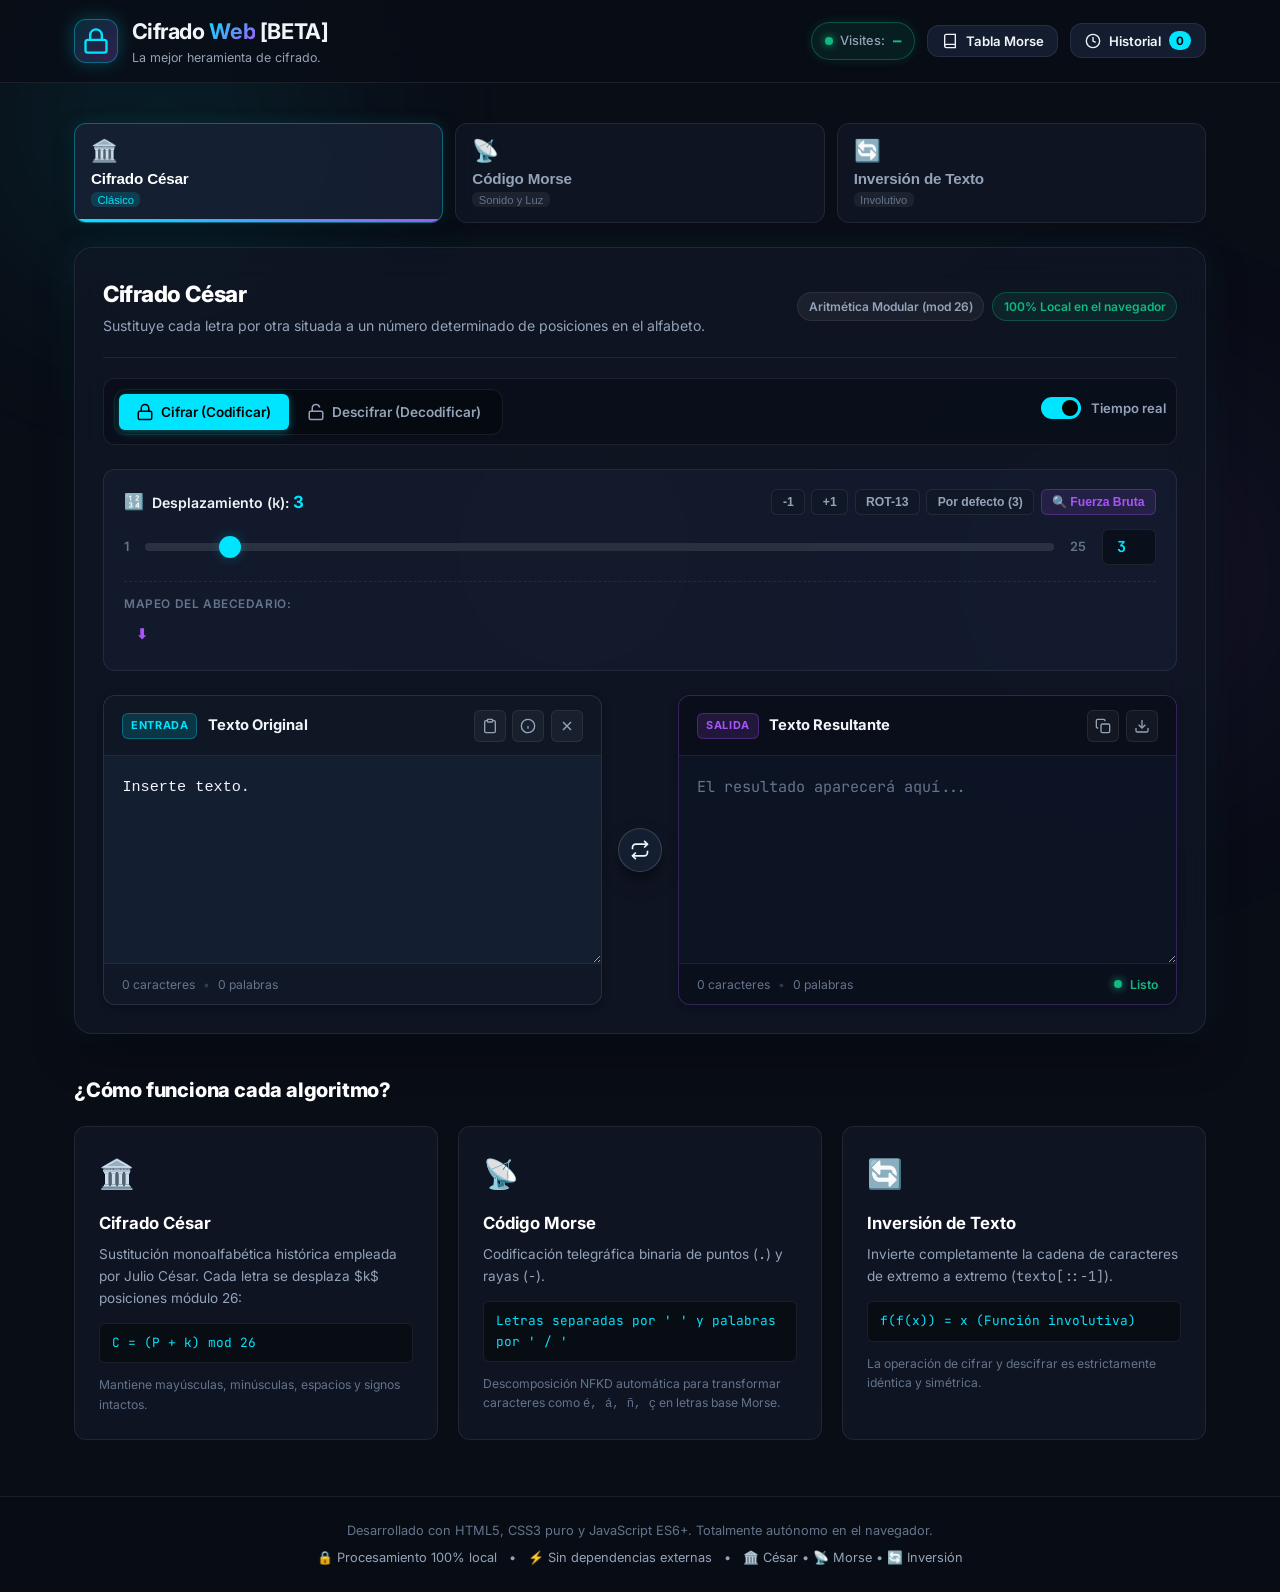
==== commit f32a6697: "coms" ====
--- a/index.html
+++ b/index.html
@@ -48,19 +48,11 @@
         <!-- Live Visitor Counter Badge -->
         <div id="live-visits-pill" class="live-counter-pill" title="Contador de visitas en tiempo real">
           <span class="live-counter-dot"></span>
-<<<<<<< HEAD
-          <span class="live-counter-label">Visitas:</span>
-          <strong id="live-visits-count" class="live-counter-num">1</strong>
-        </div>
-
-        <button id="btn-open-morse-modal" class="btn btn-secondary btn-sm" title="Consultar tabla de código Morse">
-=======
           <span class="live-counter-label">Visites:</span>
           <strong id="live-visits-count" class="live-counter-num">—</strong>
         </div>
 
         <button id="btn-open-morse-modal" class="btn btn-secondary btn-sm" title="Consultar taula de codi Morse">
->>>>>>> e718aaf213c1c9a865930e1a83c7b41231543d0a
           <svg width="16" height="16" viewBox="0 0 24 24" fill="none" stroke="currentColor" stroke-width="2">
             <path d="M4 19.5A2.5 2.5 0 0 1 6.5 17H20"></path>
             <path d="M6.5 2H20v20H6.5A2.5 2.5 0 0 1 4 19.5v-15A2.5 2.5 0 0 1 6.5 2z"></path>
